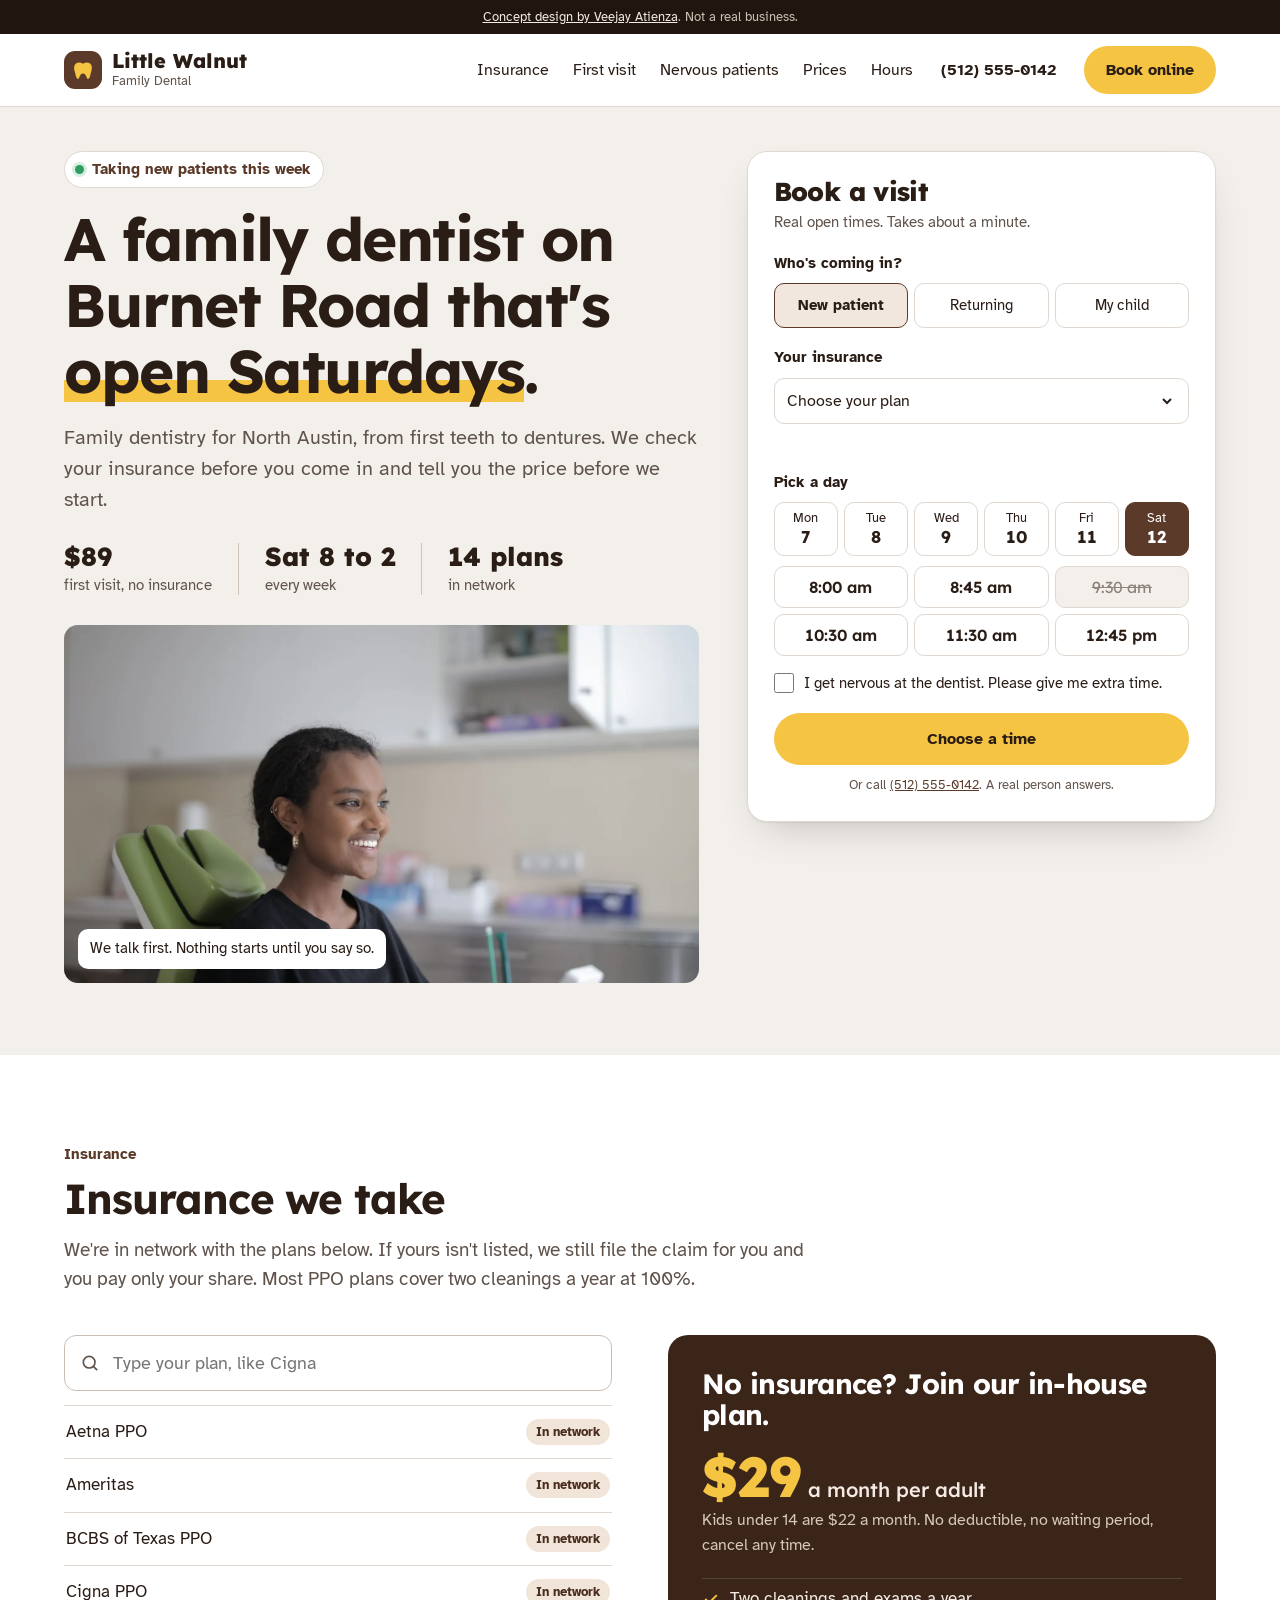
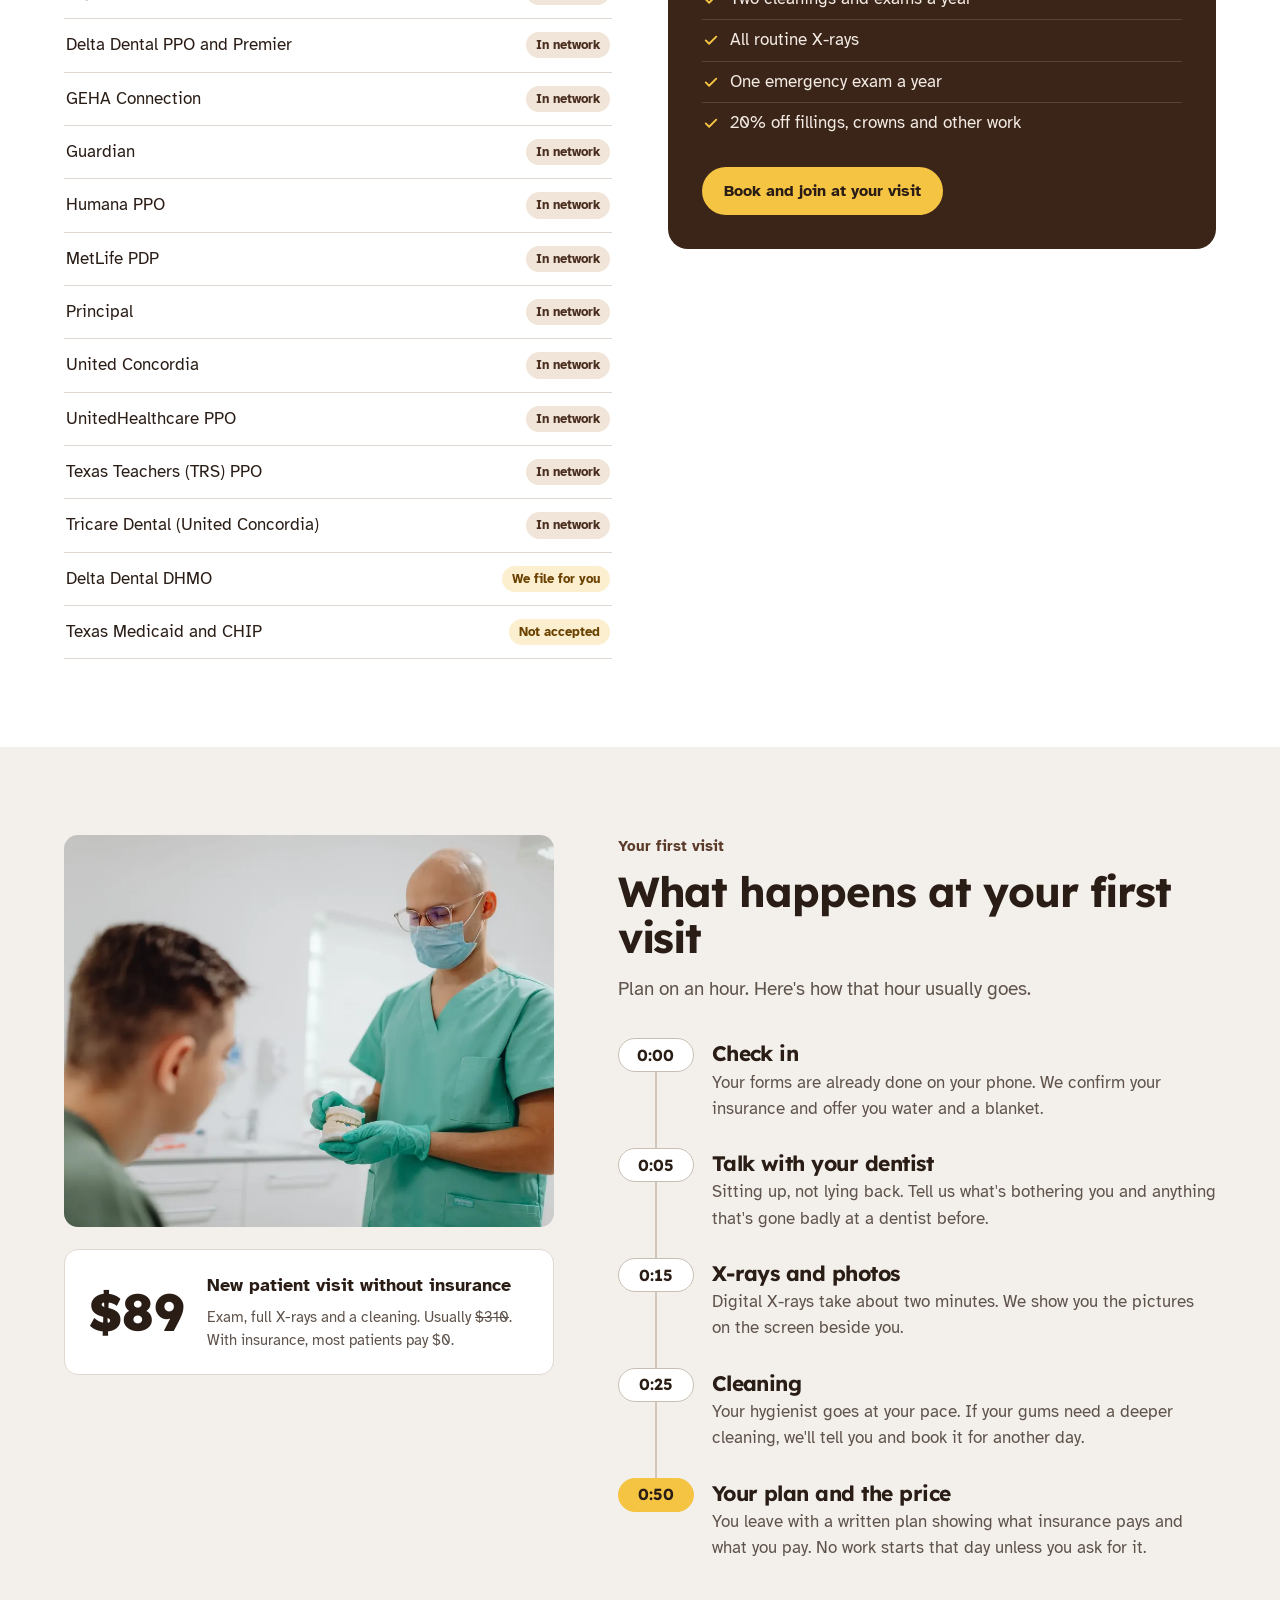
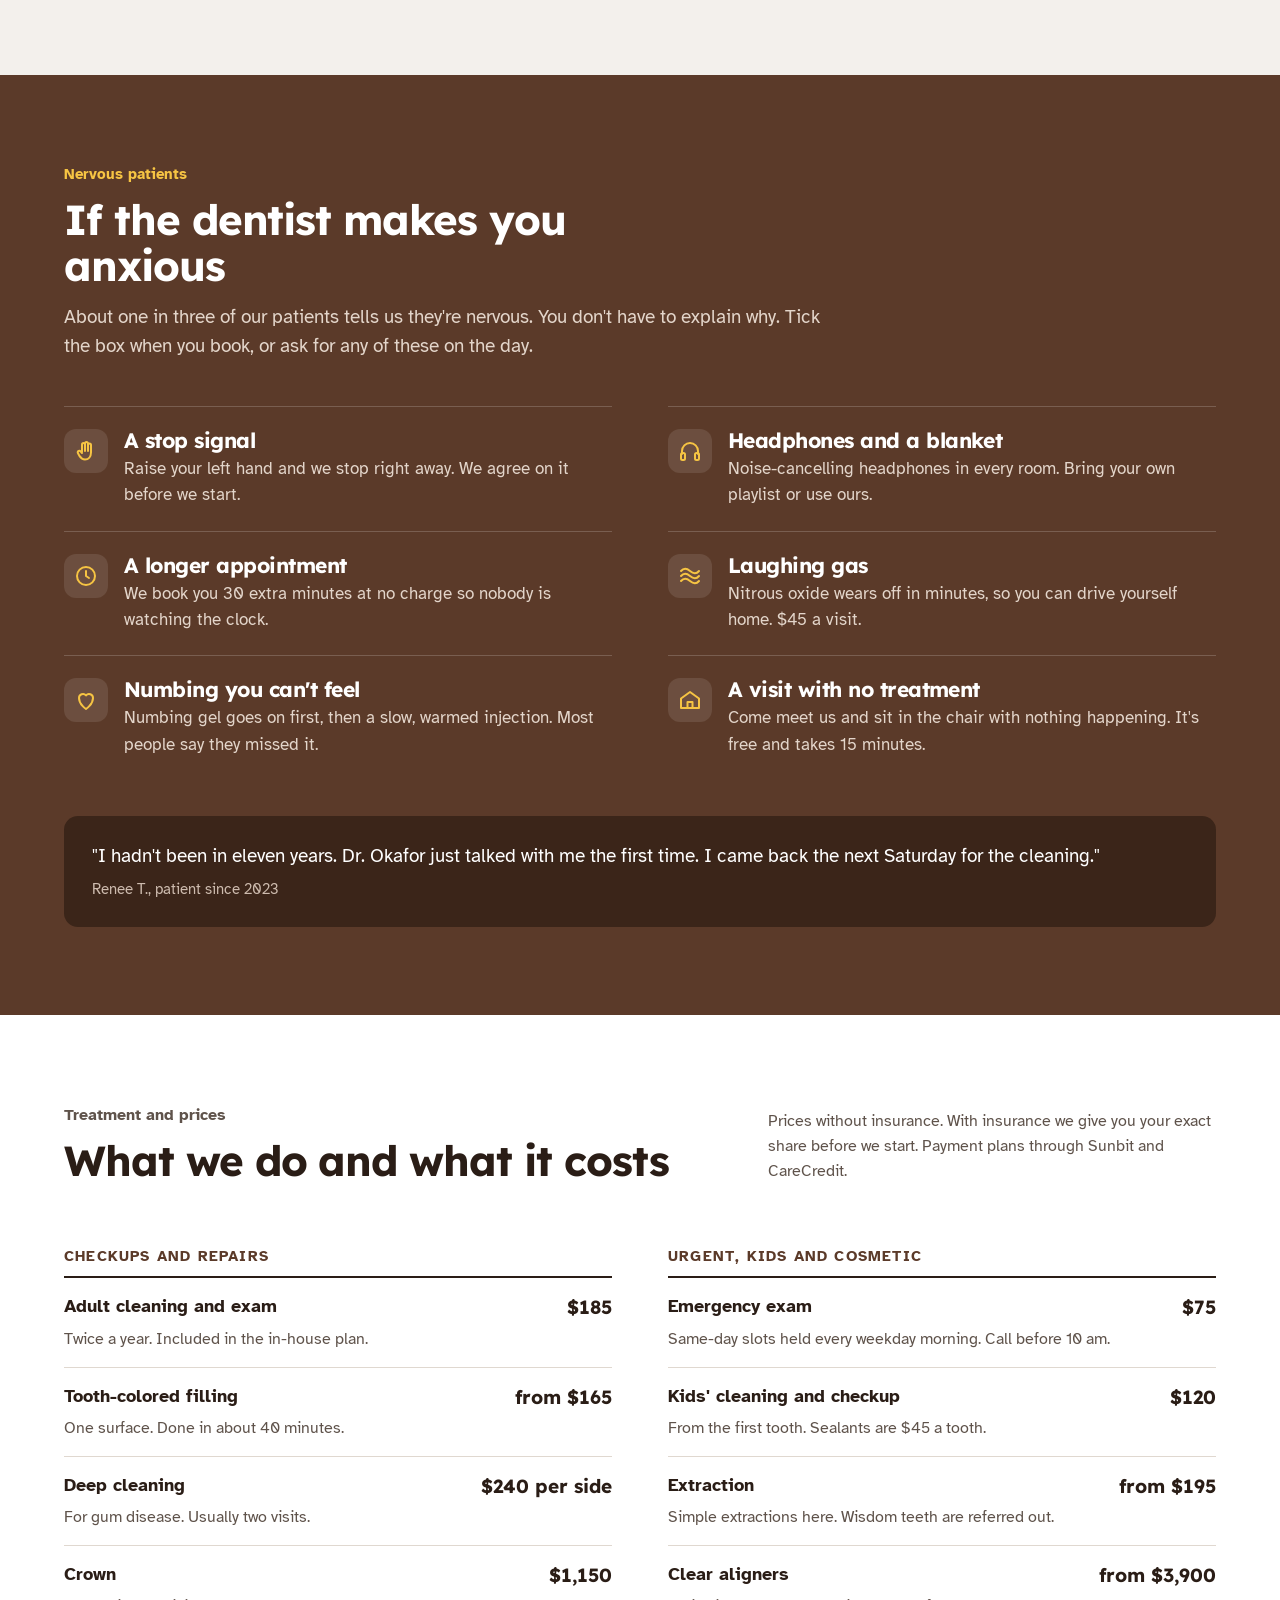
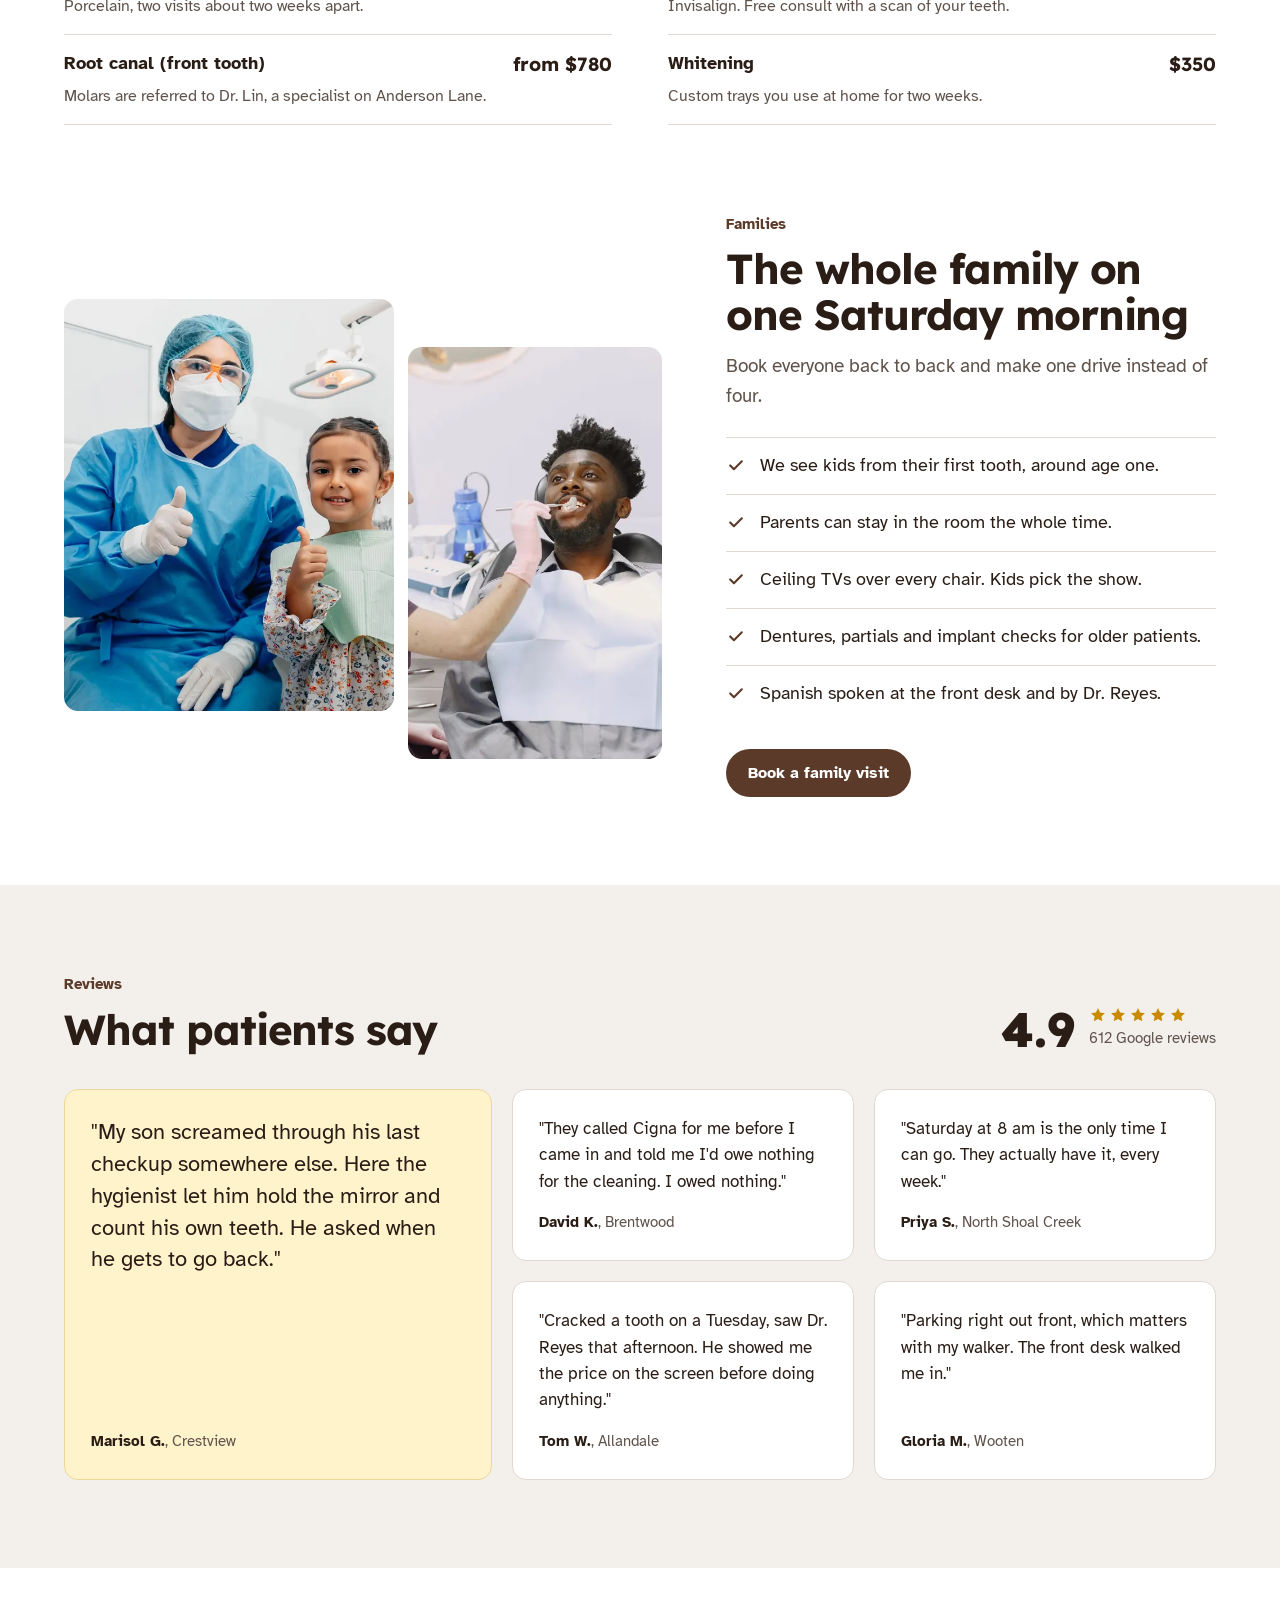
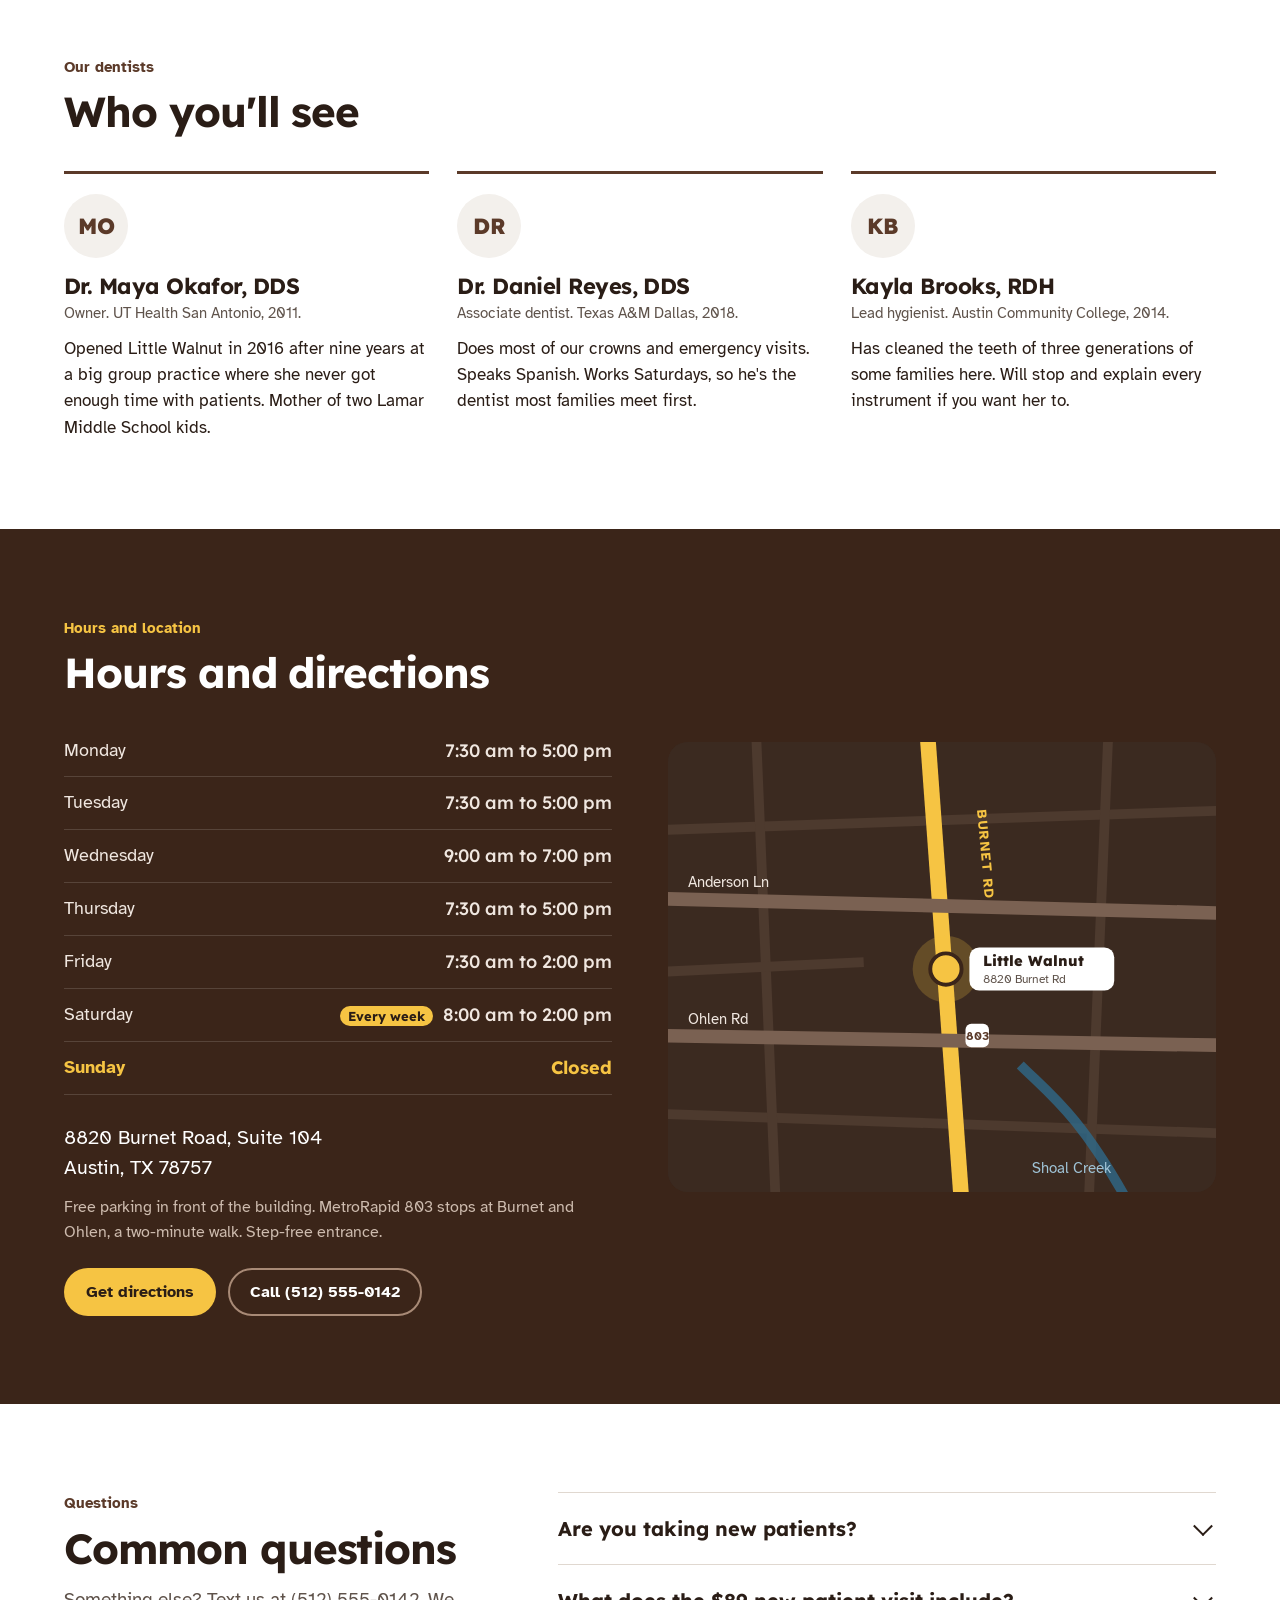
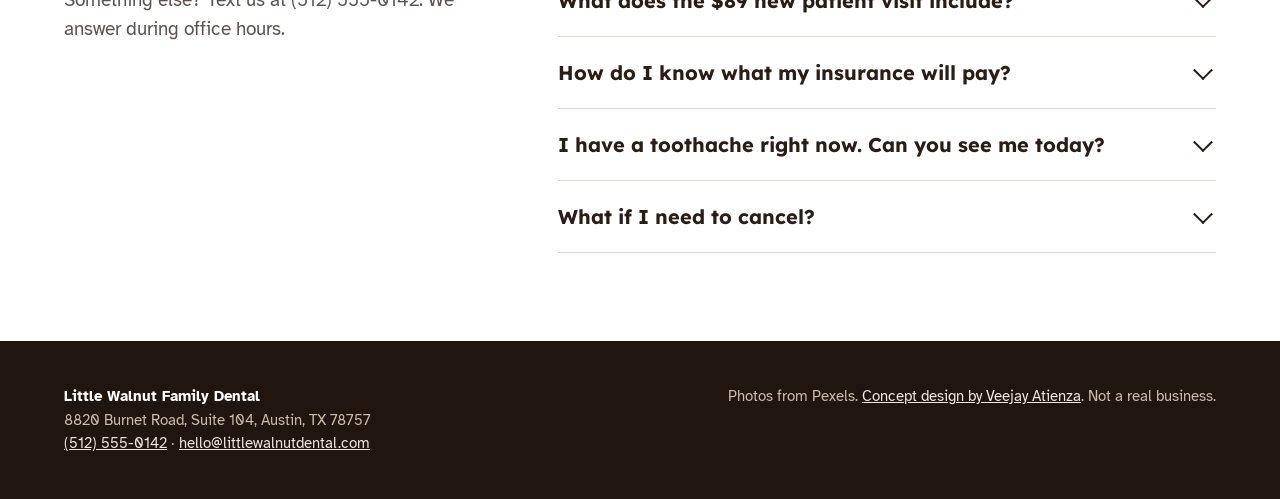
==== concepts/dental/index.html @ 81f42cc4 "Add UI design page and 12 industry concept sites /ui-design/ shows ROO, Winning Coaching, Connection" ====
<!doctype html>
<html lang="en">
<head>
<meta charset="utf-8">
<meta name="viewport" content="width=device-width, initial-scale=1">
<title>Little Walnut Family Dental | Dentist on Burnet Road, Austin TX</title>
<meta name="description" content="Family dentist on Burnet Road in North Austin. Open Saturdays, in network with most PPO plans, $89 first visit for new patients. Book online.">
<link rel="preconnect" href="https://fonts.googleapis.com">
<link rel="preconnect" href="https://fonts.gstatic.com" crossorigin>
<link href="https://fonts.googleapis.com/css2?family=Atkinson+Hyperlegible:ital,wght@0,400;0,700;1,400&family=Lexend:wght@500;600;700;800&display=swap" rel="stylesheet">
<style>
:root{
  --ink:#2A1D16; --muted:#5F534B; --brand:#5B3A29; --brand-2:#74503B; --brand-deep:#3B2519;
  --sun:#F6C443; --sun-soft:#FFF3CC; --paper:#FFFFFF; --mist:#F3F0EC; --line:#E0D8D0;
  --radius:14px; --wrap:1200px;
  --head:"Lexend", system-ui, sans-serif; --body:"Atkinson Hyperlegible", system-ui, sans-serif;
}
*{box-sizing:border-box}
html{scroll-behavior:smooth; scroll-padding-top:84px}
body{margin:0; background:var(--paper); color:var(--ink); font:400 18px/1.55 var(--body); -webkit-font-smoothing:antialiased}
img{max-width:100%; display:block}
a{color:var(--brand)}
h1,h2,h3{font-family:var(--head); line-height:1.1; margin:0; letter-spacing:-.025em}
h2{font-size:clamp(28px,3.5vw,42px); font-weight:700}
h3{font-size:22px; font-weight:700}
p{margin:0}
.wrap{max-width:var(--wrap); margin:0 auto; padding:0 24px}
:focus-visible{outline:3px solid var(--sun); outline-offset:3px; border-radius:6px; box-shadow:0 0 0 6px var(--brand-deep)}
.sr{position:absolute; width:1px; height:1px; overflow:hidden; clip:rect(0 0 0 0); white-space:nowrap}
.skip{position:absolute; left:12px; top:-60px; background:var(--sun); color:var(--ink); padding:10px 14px; border-radius:8px; z-index:99; font-weight:700}
.skip:focus{top:12px}

/* concept strip */
.concept{background:#21160F; color:#CDBFB3; font-size:13px; text-align:center; padding:7px 16px}
.concept a{color:#F2EAE3}

/* header */
header.top{position:sticky; top:0; z-index:50; background:rgba(255,255,255,.97); border-bottom:1px solid var(--line)}
.nav{display:flex; align-items:center; gap:28px; height:72px}
.logo{display:flex; align-items:center; gap:10px; text-decoration:none; color:var(--ink); font-family:var(--head); font-weight:800; font-size:20px; line-height:1}
.logo small{display:block; font:400 13px/1.2 var(--body); color:var(--muted); margin-top:3px; letter-spacing:0}
.logo svg{flex:none}
.nav ul{display:flex; gap:24px; list-style:none; margin:0 0 0 auto; padding:0}
.nav ul a{color:var(--ink); text-decoration:none; font-size:16px}
.nav ul a:hover{color:var(--brand); text-decoration:underline; text-underline-offset:4px}
.nav .tel{font-weight:700; color:var(--ink); text-decoration:none; white-space:nowrap; font-size:16px}
.btn{display:inline-flex; align-items:center; justify-content:center; gap:8px; font:700 16px/1 var(--body); padding:14px 20px; border-radius:999px; border:2px solid transparent; text-decoration:none; cursor:pointer; white-space:nowrap}
.btn-sun{background:var(--sun); color:var(--ink)}
.btn-sun:hover{background:#FFD25C}
.btn-brand{background:var(--brand); color:#fff}
.btn-brand:hover{background:var(--brand-2)}
.btn-line{border-color:var(--brand); color:var(--brand); background:#fff}
.menu-btn{display:none; margin-left:auto; background:none; border:2px solid var(--line); border-radius:10px; padding:8px 10px; cursor:pointer; color:var(--ink)}

/* hero */
.hero{padding:44px 0 72px; background:var(--mist)}
.hero-grid{display:grid; grid-template-columns:minmax(0,1.15fr) minmax(0,.85fr); gap:48px; align-items:start}
.open-now{display:inline-flex; align-items:center; gap:8px; font-size:15px; font-weight:700; color:var(--brand); background:#fff; border:1px solid var(--line); padding:6px 12px 6px 10px; border-radius:999px}
.dot{width:9px; height:9px; border-radius:50%; background:#2E9B62; box-shadow:0 0 0 3px #D5EEDF}
.hero h1{font-size:clamp(36px,4.7vw,60px); font-weight:700; margin:18px 0 18px; max-width:12.5em}
.hero h1 em{font-style:normal; background:linear-gradient(transparent 62%, var(--sun) 62%, var(--sun) 92%, transparent 92%)}
.hero .lede{font-size:20px; color:var(--muted); max-width:33em}
.facts{display:grid; grid-template-columns:repeat(3,auto); justify-content:start; gap:0; margin:28px 0 30px; padding:0; list-style:none}
.facts li{padding:0 26px; border-left:1px solid #CFC4BA}
.facts li:first-child{padding-left:0; border-left:0}
.facts b{display:block; font-family:var(--head); font-size:26px; font-weight:800; line-height:1.1}
.facts span{font-size:15px; color:var(--muted); display:block; line-height:1.3; margin-top:4px}
.hero-photo{border-radius:var(--radius); overflow:hidden; aspect-ratio:16/9; position:relative; margin:0}
.hero-photo img{width:100%; height:100%; object-fit:cover; object-position:45% 35%}
.hero-photo figcaption{position:absolute; left:14px; bottom:14px; background:#fff; color:var(--ink); font-size:15px; padding:8px 12px; border-radius:10px; max-width:80%}

/* booking card */
.book{background:#fff; border:1px solid var(--line); border-radius:20px; box-shadow:0 1px 2px rgba(42,29,22,.06), 0 18px 40px -18px rgba(42,29,22,.28); padding:26px; position:sticky; top:96px}
.book h2{font-size:26px; font-weight:800}
.book .sub{font-size:15px; color:var(--muted); margin-top:4px}
.field{margin-top:18px}
.field > label, .field legend{display:block; font-weight:700; font-size:15px; margin-bottom:8px; padding:0}
fieldset{border:0; margin:0; padding:0; min-width:0}
.seg{display:grid; grid-template-columns:repeat(3,1fr); gap:6px}
.seg input{position:absolute; opacity:0}
.seg label{display:block; text-align:center; padding:10px 6px; border:1.5px solid var(--line); border-radius:10px; font-size:15px; cursor:pointer}
.seg input:checked + label{border-color:var(--brand); background:#F1E7DE; font-weight:700}
.seg input:focus-visible + label{outline:3px solid var(--sun); outline-offset:2px}
select{width:100%; font:400 16px var(--body); padding:12px 40px 12px 12px; border:1.5px solid var(--line); border-radius:10px; background:#fff url("data:image/svg+xml,%3Csvg xmlns='http://www.w3.org/2000/svg' width='14' height='14' fill='none' stroke='%232A1D16' stroke-width='2'%3E%3Cpath d='M3 5l4 4 4-4'/%3E%3C/svg%3E") no-repeat right 14px center; appearance:none; color:var(--ink)}
.ins-note{font-size:14px; margin-top:8px; min-height:21px; color:var(--brand); font-weight:700}
.ins-note.out{color:#7A4B00}
.days{display:grid; grid-template-columns:repeat(6,1fr); gap:6px}
.day{border:1.5px solid var(--line); background:#fff; border-radius:10px; padding:8px 2px; text-align:center; cursor:pointer; font:400 13px/1.2 var(--body); color:var(--ink)}
.day b{display:block; font-size:17px; font-family:var(--head)}
.day.sat{background:var(--sun-soft); border-color:#EBCB72}
.day[aria-pressed="true"]{border-color:var(--brand); background:var(--brand); color:#fff}
.slots{display:grid; grid-template-columns:repeat(3,1fr); gap:6px; margin-top:10px}
.slot{border:1.5px solid var(--line); background:#fff; border-radius:10px; padding:10px 4px; font:600 16px var(--head); cursor:pointer; color:var(--ink)}
.slot:hover{border-color:var(--brand)}
.slot[aria-pressed="true"]{background:var(--brand); border-color:var(--brand); color:#fff}
.slot:disabled{color:#8E847D; text-decoration:line-through; background:var(--mist); cursor:not-allowed; font-weight:400}
.check{display:flex; gap:10px; align-items:flex-start; margin-top:16px; font-size:15px; cursor:pointer}
.check input{width:20px; height:20px; accent-color:var(--brand); margin:1px 0 0; flex:none}
.book .btn{width:100%; margin-top:18px; padding:16px}
.book .fine{font-size:13px; color:var(--muted); margin-top:10px; text-align:center}
.done{display:none; text-align:left}
.book.is-done form{display:none}
.book.is-done .done{display:block}
.done svg{margin-bottom:12px}

/* sections */
section{padding:88px 0}
.kicker{font-size:15px; font-weight:700; color:var(--brand); margin-bottom:10px}
.intro{max-width:40em; color:var(--muted); font-size:19px; margin-top:14px}

/* insurance */
.ins-grid{display:grid; grid-template-columns:minmax(0,1fr) minmax(0,1fr); gap:56px; margin-top:40px; align-items:start}
.search{position:relative}
.search input{width:100%; font:400 18px var(--body); padding:16px 16px 16px 48px; border:1.5px solid #C9BEB4; border-radius:12px; color:var(--ink)}
.search svg{position:absolute; left:16px; top:50%; transform:translateY(-50%)}
.plans{list-style:none; padding:0; margin:14px 0 0; border-top:1px solid var(--line)}
.plans li{display:flex; justify-content:space-between; gap:12px; padding:13px 2px; border-bottom:1px solid var(--line); font-size:17px}
.tag{font-size:13px; font-weight:700; padding:3px 10px; border-radius:999px; white-space:nowrap; align-self:center}
.tag.in{background:#F1E5DA; color:#4A2E20}
.tag.file{background:#FCEFD0; color:#6B4200}
.plans .none{display:none; color:var(--muted)}
.more{display:none}
.plans.empty .none{display:block}
.no-ins{background:var(--brand-deep); color:#F3EBE4; border-radius:20px; padding:34px; position:sticky; top:100px}
.no-ins h3{font-size:28px; color:#fff}
.no-ins .price{font-family:var(--head); font-weight:800; font-size:56px; color:var(--sun); line-height:1; margin:18px 0 4px}
.no-ins .price small{font-size:20px; color:#F3EBE4; font-weight:500}
.no-ins ul{padding:0; margin:20px 0 24px; list-style:none}
.no-ins li{display:flex; gap:10px; padding:7px 0; border-top:1px solid rgba(255,255,255,.14); font-size:17px}
.no-ins li svg{flex:none; margin-top:4px}
.no-ins p{font-size:16px; color:#D6C8BC}

/* first visit */
.visit{background:var(--mist)}
.visit-grid{display:grid; grid-template-columns:minmax(0,.9fr) minmax(0,1.1fr); gap:64px; align-items:start}
.visit figure{margin:0}
.visit figure img{border-radius:var(--radius); aspect-ratio:5/4; height:auto; object-fit:cover; object-position:72% 50%; width:100%}
.offer{margin-top:22px; background:#fff; border:1px solid var(--line); border-radius:var(--radius); padding:22px 24px; display:grid; grid-template-columns:auto 1fr; gap:6px 22px; align-items:center}
.offer .amt{font-family:var(--head); font-weight:800; font-size:52px; line-height:1; grid-row:span 2}
.offer s{color:var(--muted)}
.offer p{font-size:15px; color:var(--muted)}
.steps{list-style:none; margin:34px 0 0; padding:0; position:relative}
.steps li{display:grid; grid-template-columns:76px 1fr; gap:18px; padding-bottom:26px; position:relative}
.steps li::before{content:""; position:absolute; left:37px; top:34px; bottom:0; width:2px; background:#D2C6BB}
.steps li:last-child::before{display:none}
.steps time{font-family:var(--head); font-weight:700; font-size:16px; background:#fff; border:1.5px solid #C9BEB4; border-radius:999px; height:34px; display:flex; align-items:center; justify-content:center; position:relative; z-index:1}
.steps h3{font-size:21px; margin-top:4px}
.steps p{color:var(--muted); margin-top:4px; font-size:17px}
.steps li.key time{background:var(--sun); border-color:var(--sun)}

/* nervous */
.calm{background:var(--brand); color:#F5EEE8}
.calm h2{color:#fff; max-width:15em}
.calm .intro{color:#E3D5CA}
.asks{display:grid; grid-template-columns:repeat(2,minmax(0,1fr)); gap:0 56px; margin-top:44px; list-style:none; padding:0}
.asks li{display:grid; grid-template-columns:44px 1fr; gap:16px; padding:22px 0; border-top:1px solid rgba(255,255,255,.18)}
.asks h3{color:#fff; font-size:21px}
.asks p{color:#E3D5CA; margin-top:4px; font-size:17px}
.ico{width:44px; height:44px; border-radius:12px; background:rgba(255,255,255,.1); display:grid; place-items:center}
.quote-calm{margin-top:36px; padding:26px 28px; border-radius:var(--radius); background:var(--brand-deep); display:flex; gap:22px; align-items:center}
.quote-calm p{font-size:19px; color:#fff}
.quote-calm cite{display:block; font-style:normal; color:#CDBBAE; font-size:15px; margin-top:6px}

/* services */
.svc-head{display:flex; justify-content:space-between; align-items:end; gap:24px; flex-wrap:wrap}
.svc-head p{color:var(--muted); font-size:16px; max-width:28em}
.svc{margin-top:36px; display:grid; grid-template-columns:repeat(2,minmax(0,1fr)); gap:0 56px}
.svc-group h3{font-size:15px; font-family:var(--body); font-weight:700; text-transform:uppercase; letter-spacing:.08em; color:var(--brand); padding-bottom:12px; border-bottom:2px solid var(--ink); margin-top:28px}
.svc dl{margin:0}
.svc .row{display:grid; grid-template-columns:1fr auto; gap:4px 18px; padding:15px 0; border-bottom:1px solid var(--line)}
.svc dt{font-weight:700; font-size:18px}
.svc dd{margin:0}
.svc dd.p{font-family:var(--head); font-weight:700; font-size:19px; text-align:right; white-space:nowrap}
.svc dd.d{grid-column:1/-1; color:var(--muted); font-size:16px}

/* family */
.family-grid{display:grid; grid-template-columns:minmax(0,1.1fr) minmax(0,.9fr); gap:64px; align-items:center}
.family-photos{display:grid; grid-template-columns:1.3fr 1fr; gap:14px}
.family-photos img{border-radius:var(--radius); width:100%; height:100%; object-fit:cover}
.family-photos img:first-child{aspect-ratio:4/5; object-position:25% 50%}
.family-photos img:last-child{aspect-ratio:4/5; object-position:62% 50%; margin-top:48px}
.family ul{list-style:none; padding:0; margin:26px 0 0}
.family li{padding:14px 0 14px 34px; border-top:1px solid var(--line); position:relative; font-size:18px}
.family li svg{position:absolute; left:0; top:17px}

/* reviews */
.reviews{background:var(--mist)}
.rv-head{display:flex; align-items:end; justify-content:space-between; gap:24px; flex-wrap:wrap}
.score{display:flex; align-items:center; gap:14px}
.score b{font-family:var(--head); font-size:48px; font-weight:800; line-height:1}
.score span{font-size:15px; color:var(--muted)}
.stars{display:flex; gap:2px; color:#C98A00}
.rv{display:grid; grid-template-columns:1.25fr 1fr 1fr; gap:20px; margin-top:36px}
.rv blockquote{margin:0; background:#fff; border-radius:var(--radius); padding:26px; border:1px solid var(--line); display:flex; flex-direction:column; gap:16px}
.rv blockquote:first-child{grid-row:span 2; background:var(--sun-soft); border-color:#EED79A}
.rv blockquote:first-child p{font-size:22px; line-height:1.45}
.rv p{font-size:17px}
.rv footer{margin-top:auto; font-size:15px; color:var(--muted)}
.rv footer b{color:var(--ink)}

/* team */
.team-grid{display:grid; grid-template-columns:repeat(3,minmax(0,1fr)); gap:28px; margin-top:36px}
.doc{border-top:3px solid var(--brand); padding-top:20px}
.mono{width:64px; height:64px; border-radius:50%; background:var(--mist); display:grid; place-items:center; font-family:var(--head); font-weight:800; font-size:22px; color:var(--brand); margin-bottom:16px}
.doc .role{font-size:15px; color:var(--muted); margin:4px 0 10px}
.doc p{font-size:17px}

/* visit us */
.where{background:var(--brand-deep); color:#F0E7E0}
.where-grid{display:grid; grid-template-columns:minmax(0,1fr) minmax(0,1fr); gap:56px}
.where h2{color:#fff}
.hours{width:100%; border-collapse:collapse; margin-top:28px; font-size:18px}
.hours th,.hours td{padding:12px 0; border-bottom:1px solid rgba(255,255,255,.14); text-align:left; font-weight:400}
.hours td{text-align:right; font-family:var(--head); font-weight:500}
.hours tr.today th,.hours tr.today td{color:var(--sun); font-weight:700}
.hours tr.sat td span{background:var(--sun); color:var(--ink); font-size:13px; font-weight:700; padding:2px 8px; border-radius:999px; margin-right:10px}
.addr{font-size:20px; color:#fff; margin-top:28px; font-style:normal; line-height:1.5}
.where p.small{font-size:16px; color:#CDBBAE; margin-top:12px}
.where .btns{display:flex; gap:12px; flex-wrap:wrap; margin-top:24px}
.where .btn-line{background:transparent; color:#fff; border-color:#A88A76}
.map{border-radius:20px; overflow:hidden; background:#3B2A20; position:relative; align-self:center}
.map svg{width:100%; height:100%; display:block}

/* faq */
.faq-grid{display:grid; grid-template-columns:minmax(0,.8fr) minmax(0,1.2fr); gap:56px}
details{border-bottom:1px solid var(--line)}
details:first-of-type{border-top:1px solid var(--line)}
summary{cursor:pointer; list-style:none; padding:20px 40px 20px 0; position:relative; font-family:var(--head); font-weight:700; font-size:20px}
summary::-webkit-details-marker{display:none}
summary::after{content:""; position:absolute; right:6px; top:50%; width:12px; height:12px; border-right:2px solid var(--ink); border-bottom:2px solid var(--ink); transform:translateY(-70%) rotate(45deg); transition:transform .2s}
details[open] summary::after{transform:translateY(-20%) rotate(-135deg)}
details p{padding:0 0 22px; color:var(--muted); max-width:38em}

footer.site{background:#21160F; color:#CDBBAE; padding:44px 0; font-size:15px}
.foot{display:flex; justify-content:space-between; gap:24px; flex-wrap:wrap}
footer.site a{color:#F0E7E0}

/* mobile action bar */
.bar{display:none}

@media (max-width:1060px){
  .nav ul{display:none}
  .nav .tel{margin-left:auto}
  .hero-grid{grid-template-columns:1fr; gap:0}
  .open-now{justify-self:start}
  .book{margin-bottom:28px}
  .book,.no-ins{position:static}
  .hero-copy{display:contents}
  .hero-photo{order:3}
  .hero{background:var(--mist)}
}
@media (max-width:900px){
  .visit-grid > div:first-child{order:2}
  .ins-grid,.visit-grid,.family-grid,.where-grid,.faq-grid{grid-template-columns:1fr; gap:36px}
  .svc,.asks{grid-template-columns:1fr}
  .rv{grid-template-columns:1fr}
  .rv blockquote:first-child{grid-row:auto}
  .team-grid{grid-template-columns:1fr}
}
@media (max-width:720px){
  body{font-size:17px}
  .wrap{padding:0 16px}
  section{padding:64px 0}
  .nav{height:64px; gap:12px}
  .nav .tel,.nav .btn-sun{display:none}
  .menu-btn{display:block}
  .nav.open ul{display:flex; flex-direction:column; position:absolute; top:64px; left:0; right:0; background:#fff; border-bottom:1px solid var(--line); padding:8px 16px 16px; gap:0}
  .nav.open ul a{display:block; padding:14px 0; border-bottom:1px solid var(--line); font-size:18px}
  .hero{padding:28px 0 48px}
  .hero .lede{font-size:18px}
  .facts{grid-template-columns:1fr 1fr 1fr; margin:22px 0}
  .facts li{padding:0 10px}
  .facts b{font-size:18px; white-space:nowrap}
  .hours{font-size:16px}
  .hours td{white-space:nowrap}
  .hours tr.sat td span{margin-right:6px; font-size:12px}
  .facts span{font-size:13px}
  .hero-photo figcaption{font-size:13px; left:10px; bottom:10px}
  .book{padding:20px 16px; border-radius:16px}
  .days{grid-template-columns:repeat(6,1fr); gap:4px}
  .day{font-size:12px; padding:7px 0}
  .day b{font-size:15px}
  .seg label{font-size:14px; padding:10px 2px}
  .offer{grid-template-columns:1fr}
  .offer .amt{grid-row:auto}
  .steps li{grid-template-columns:64px 1fr; gap:14px}
  .steps li::before{left:31px}
  .no-ins{padding:26px 20px}
  .quote-calm{flex-direction:column; align-items:flex-start; padding:22px}
  footer.site{padding-bottom:110px}
  .plans:not(.all):not(.searching) li:nth-child(n+7):not(.none){display:none}
  .more{display:block; margin-top:14px; width:100%}
  .plans.all + .more,.plans.searching + .more{display:none}
  .bar{display:grid; grid-template-columns:1fr 1.4fr; gap:10px; position:fixed; left:0; right:0; bottom:0; z-index:60; background:#fff; border-top:1px solid var(--line); padding:10px 16px calc(10px + env(safe-area-inset-bottom))}
  .bar .btn{padding:14px 10px}
}
@media (prefers-reduced-motion:reduce){html{scroll-behavior:auto} *{transition:none!important}}
</style>
</head>
<body>
<a class="skip" href="#main">Skip to content</a>
<div class="concept"><a href="https://atienzaveejay.github.io/ui-design/">Concept design by Veejay Atienza</a>. Not a real business.</div>

<header class="top">
  <nav class="wrap nav" id="nav" aria-label="Main">
    <a class="logo" href="#top" aria-label="Little Walnut Family Dental, home">
      <svg width="38" height="38" viewBox="0 0 38 38" aria-hidden="true"><rect width="38" height="38" rx="11" fill="#5B3A29"/><path d="M12 12.5c2.4-1.6 4.7-.9 7 .3 2.3-1.2 4.6-1.9 7-.3 2.2 1.5 2.2 5.1 1.2 8.3-.9 2.8-1.3 6.9-3 7.1-1.9.2-1.6-5.5-5.2-5.5s-3.3 5.7-5.2 5.5c-1.7-.2-2.1-4.3-3-7.1-1-3.2-1-6.8 1.2-8.3Z" fill="#F6C443"/></svg>
      <span>Little Walnut<small>Family Dental</small></span>
    </a>
    <ul id="menu">
      <li><a href="#insurance">Insurance</a></li>
      <li><a href="#first-visit">First visit</a></li>
      <li><a href="#nervous">Nervous patients</a></li>
      <li><a href="#prices">Prices</a></li>
      <li><a href="#hours">Hours</a></li>
    </ul>
    <a class="tel" href="tel:+15125550142">(512) 555-0142</a>
    <a class="btn btn-sun" href="#book">Book online</a>
    <button class="menu-btn" aria-expanded="false" aria-controls="menu" id="menuBtn">
      <svg width="24" height="24" viewBox="0 0 24 24" fill="none" stroke="currentColor" stroke-width="2" stroke-linecap="round" aria-hidden="true"><path d="M4 7h16M4 12h16M4 17h16"/></svg><span class="sr">Menu</span>
    </button>
  </nav>
</header>

<main id="main">
<div id="top" class="hero">
  <div class="wrap hero-grid">
    <div class="hero-copy">
      <span class="open-now" id="openNow"><span class="dot" aria-hidden="true"></span>Taking new patients this week</span>
      <h1>A family dentist on Burnet Road that's <em>open Saturdays</em>.</h1>
      <p class="lede">Family dentistry for North Austin, from first teeth to dentures. We check your insurance before you come in and tell you the price before we start.</p>
      <ul class="facts">
        <li><b>$89</b><span>first visit, no insurance</span></li>
        <li><b>Sat 8 to 2</b><span>every week</span></li>
        <li><b>14 plans</b><span>in network</span></li>
      </ul>
      <figure class="hero-photo">
        <img src="img/patient-calm.webp" width="1600" height="1066" alt="A patient sitting relaxed in a dental chair, smiling as she talks with her dentist before the visit starts">
        <figcaption>We talk first. Nothing starts until you say so.</figcaption>
      </figure>
    </div>

    <aside class="book" id="book" aria-labelledby="bookTitle">
      <form id="bookForm" novalidate>
        <h2 id="bookTitle">Book a visit</h2>
        <p class="sub">Real open times. Takes about a minute.</p>

        <fieldset class="field">
          <legend>Who's coming in?</legend>
          <div class="seg">
            <input type="radio" name="who" id="w1" value="new" checked><label for="w1">New patient</label>
            <input type="radio" name="who" id="w2" value="back"><label for="w2">Returning</label>
            <input type="radio" name="who" id="w3" value="kid"><label for="w3">My child</label>
          </div>
        </fieldset>

        <div class="field">
          <label for="insSel">Your insurance</label>
          <select id="insSel">
            <option value="">Choose your plan</option>
            <option value="in">Aetna PPO</option>
            <option value="in">Ameritas</option>
            <option value="in">BCBS of Texas PPO</option>
            <option value="in">Cigna PPO</option>
            <option value="in">Delta Dental PPO</option>
            <option value="in">GEHA Connection</option>
            <option value="in">Guardian</option>
            <option value="in">Humana PPO</option>
            <option value="in">MetLife PDP</option>
            <option value="in">Principal</option>
            <option value="in">United Concordia</option>
            <option value="in">UnitedHealthcare PPO</option>
            <option value="file">Delta Dental DHMO</option>
            <option value="file">Other plan</option>
            <option value="none">No insurance</option>
          </select>
          <p class="ins-note" id="insNote" aria-live="polite"></p>
        </div>

        <fieldset class="field">
          <legend>Pick a day</legend>
          <div class="days" id="days"></div>
          <div class="slots" id="slots" aria-live="polite"></div>
        </fieldset>

        <label class="check"><input type="checkbox" id="nervousBox"> I get nervous at the dentist. Please give me extra time.</label>

        <button class="btn btn-sun" type="submit" id="bookBtn">Choose a time</button>
        <p class="fine">Or call <a href="tel:+15125550142">(512) 555-0142</a>. A real person answers.</p>
      </form>
      <div class="done" id="done" tabindex="-1">
        <svg width="44" height="44" viewBox="0 0 44 44" aria-hidden="true"><circle cx="22" cy="22" r="22" fill="#F1E5DA"/><path d="M13 22.5l6 6 12-13" fill="none" stroke="#5B3A29" stroke-width="3" stroke-linecap="round" stroke-linejoin="round"/></svg>
        <h2>You're booked</h2>
        <p class="sub" id="doneText"></p>
        <p style="margin-top:14px;font-size:16px">We'll text you new-patient forms tonight. Fill them in on your phone and skip the clipboard.</p>
        <button class="btn btn-line" type="button" id="again" style="margin-top:18px">Book someone else</button>
      </div>
    </aside>
  </div>
</div>

<section id="insurance" aria-labelledby="insH">
  <div class="wrap">
    <p class="kicker">Insurance</p>
    <h2 id="insH">Insurance we take</h2>
    <p class="intro">We're in network with the plans below. If yours isn't listed, we still file the claim for you and you pay only your share. Most PPO plans cover two cleanings a year at 100%.</p>
    <div class="ins-grid">
      <div>
        <div class="search">
          <svg width="20" height="20" viewBox="0 0 24 24" fill="none" stroke="#5F534B" stroke-width="2" stroke-linecap="round" aria-hidden="true"><circle cx="11" cy="11" r="7"/><path d="M20 20l-4-4"/></svg>
          <label for="planSearch" class="sr">Search for your insurance plan</label>
          <input id="planSearch" type="search" placeholder="Type your plan, like Cigna" autocomplete="off">
        </div>
        <ul class="plans" id="plans">
          <li>Aetna PPO <span class="tag in">In network</span></li>
          <li>Ameritas <span class="tag in">In network</span></li>
          <li>BCBS of Texas PPO <span class="tag in">In network</span></li>
          <li>Cigna PPO <span class="tag in">In network</span></li>
          <li>Delta Dental PPO and Premier <span class="tag in">In network</span></li>
          <li>GEHA Connection <span class="tag in">In network</span></li>
          <li>Guardian <span class="tag in">In network</span></li>
          <li>Humana PPO <span class="tag in">In network</span></li>
          <li>MetLife PDP <span class="tag in">In network</span></li>
          <li>Principal <span class="tag in">In network</span></li>
          <li>United Concordia <span class="tag in">In network</span></li>
          <li>UnitedHealthcare PPO <span class="tag in">In network</span></li>
          <li>Texas Teachers (TRS) PPO <span class="tag in">In network</span></li>
          <li>Tricare Dental (United Concordia) <span class="tag in">In network</span></li>
          <li>Delta Dental DHMO <span class="tag file">We file for you</span></li>
          <li>Texas Medicaid and CHIP <span class="tag file">Not accepted</span></li>
          <li class="none">No match. Call us at (512) 555-0142 and we'll check your plan while you wait.</li>
        </ul>
        <button type="button" class="btn btn-line more" id="morePlans" aria-controls="plans">Show all 16 plans</button>
      </div>
      <div class="no-ins">
        <h3>No insurance? Join our in-house plan.</h3>
        <p class="price">$29<small> a month per adult</small></p>
        <p>Kids under 14 are $22 a month. No deductible, no waiting period, cancel any time.</p>
        <ul>
          <li><svg width="18" height="18" viewBox="0 0 24 24" fill="none" stroke="#F6C443" stroke-width="2.5" stroke-linecap="round" stroke-linejoin="round" aria-hidden="true"><path d="M5 12.5l4.5 4.5L19 7.5"/></svg>Two cleanings and exams a year</li>
          <li><svg width="18" height="18" viewBox="0 0 24 24" fill="none" stroke="#F6C443" stroke-width="2.5" stroke-linecap="round" stroke-linejoin="round" aria-hidden="true"><path d="M5 12.5l4.5 4.5L19 7.5"/></svg>All routine X-rays</li>
          <li><svg width="18" height="18" viewBox="0 0 24 24" fill="none" stroke="#F6C443" stroke-width="2.5" stroke-linecap="round" stroke-linejoin="round" aria-hidden="true"><path d="M5 12.5l4.5 4.5L19 7.5"/></svg>One emergency exam a year</li>
          <li><svg width="18" height="18" viewBox="0 0 24 24" fill="none" stroke="#F6C443" stroke-width="2.5" stroke-linecap="round" stroke-linejoin="round" aria-hidden="true"><path d="M5 12.5l4.5 4.5L19 7.5"/></svg>20% off fillings, crowns and other work</li>
        </ul>
        <a class="btn btn-sun" href="#book">Book and join at your visit</a>
      </div>
    </div>
  </div>
</section>

<section id="first-visit" class="visit" aria-labelledby="fvH">
  <div class="wrap visit-grid">
    <div>
      <figure>
        <img src="img/first-visit-talk.webp" width="1100" height="733" loading="lazy" alt="A dentist holding a model of teeth while explaining a treatment to a patient">
      </figure>
      <div class="offer">
        <span class="amt">$89</span>
        <strong>New patient visit without insurance</strong>
        <p>Exam, full X-rays and a cleaning. Usually <s>$310</s>. With insurance, most patients pay $0.</p>
      </div>
    </div>
    <div>
      <p class="kicker">Your first visit</p>
      <h2 id="fvH">What happens at your first visit</h2>
      <p class="intro">Plan on an hour. Here's how that hour usually goes.</p>
      <ol class="steps">
        <li><time>0:00</time><div><h3>Check in</h3><p>Your forms are already done on your phone. We confirm your insurance and offer you water and a blanket.</p></div></li>
        <li><time>0:05</time><div><h3>Talk with your dentist</h3><p>Sitting up, not lying back. Tell us what's bothering you and anything that's gone badly at a dentist before.</p></div></li>
        <li><time>0:15</time><div><h3>X-rays and photos</h3><p>Digital X-rays take about two minutes. We show you the pictures on the screen beside you.</p></div></li>
        <li><time>0:25</time><div><h3>Cleaning</h3><p>Your hygienist goes at your pace. If your gums need a deeper cleaning, we'll tell you and book it for another day.</p></div></li>
        <li class="key"><time>0:50</time><div><h3>Your plan and the price</h3><p>You leave with a written plan showing what insurance pays and what you pay. No work starts that day unless you ask for it.</p></div></li>
      </ol>
    </div>
  </div>
</section>

<section id="nervous" class="calm" aria-labelledby="nvH">
  <div class="wrap">
    <p class="kicker" style="color:#F6C443">Nervous patients</p>
    <h2 id="nvH">If the dentist makes you anxious</h2>
    <p class="intro">About one in three of our patients tells us they're nervous. You don't have to explain why. Tick the box when you book, or ask for any of these on the day.</p>
    <ul class="asks">
      <li><span class="ico"><svg width="24" height="24" viewBox="0 0 24 24" fill="none" stroke="#F6C443" stroke-width="2" stroke-linecap="round" stroke-linejoin="round" aria-hidden="true"><path d="M8 13V5.5a1.5 1.5 0 0 1 3 0V12M11 11.5v-7a1.5 1.5 0 0 1 3 0V12M14 11.5V6a1.5 1.5 0 0 1 3 0v7.5c0 4-2.5 7-6 7-2.8 0-4.2-1.5-5.6-3.6L4 14.2a1.5 1.5 0 0 1 2.4-1.8L8 14"/></svg></span><div><h3>A stop signal</h3><p>Raise your left hand and we stop right away. We agree on it before we start.</p></div></li>
      <li><span class="ico"><svg width="24" height="24" viewBox="0 0 24 24" fill="none" stroke="#F6C443" stroke-width="2" stroke-linecap="round" stroke-linejoin="round" aria-hidden="true"><path d="M4 15v-3a8 8 0 0 1 16 0v3"/><rect x="3" y="14" width="4" height="7" rx="1.5"/><rect x="17" y="14" width="4" height="7" rx="1.5"/></svg></span><div><h3>Headphones and a blanket</h3><p>Noise-cancelling headphones in every room. Bring your own playlist or use ours.</p></div></li>
      <li><span class="ico"><svg width="24" height="24" viewBox="0 0 24 24" fill="none" stroke="#F6C443" stroke-width="2" stroke-linecap="round" stroke-linejoin="round" aria-hidden="true"><circle cx="12" cy="12" r="9"/><path d="M12 7v5l3 2"/></svg></span><div><h3>A longer appointment</h3><p>We book you 30 extra minutes at no charge so nobody is watching the clock.</p></div></li>
      <li><span class="ico"><svg width="24" height="24" viewBox="0 0 24 24" fill="none" stroke="#F6C443" stroke-width="2" stroke-linecap="round" stroke-linejoin="round" aria-hidden="true"><path d="M3 12c2.5-3 5.5-3 9 0s6.5 3 9 0M3 7c2.5-3 5.5-3 9 0s6.5 3 9 0M3 17c2.5-3 5.5-3 9 0s6.5 3 9 0"/></svg></span><div><h3>Laughing gas</h3><p>Nitrous oxide wears off in minutes, so you can drive yourself home. $45 a visit.</p></div></li>
      <li><span class="ico"><svg width="24" height="24" viewBox="0 0 24 24" fill="none" stroke="#F6C443" stroke-width="2" stroke-linecap="round" stroke-linejoin="round" aria-hidden="true"><path d="M12 21s-7-4.5-7-11a4 4 0 0 1 7-2.6A4 4 0 0 1 19 10c0 6.5-7 11-7 11Z"/></svg></span><div><h3>Numbing you can't feel</h3><p>Numbing gel goes on first, then a slow, warmed injection. Most people say they missed it.</p></div></li>
      <li><span class="ico"><svg width="24" height="24" viewBox="0 0 24 24" fill="none" stroke="#F6C443" stroke-width="2" stroke-linecap="round" stroke-linejoin="round" aria-hidden="true"><path d="M3 10.5 12 4l9 6.5V20H3Z"/><path d="M9.5 20v-6h5v6"/></svg></span><div><h3>A visit with no treatment</h3><p>Come meet us and sit in the chair with nothing happening. It's free and takes 15 minutes.</p></div></li>
    </ul>
    <div class="quote-calm">
      <p>"I hadn't been in eleven years. Dr. Okafor just talked with me the first time. I came back the next Saturday for the cleaning."<cite>Renee T., patient since 2023</cite></p>
    </div>
  </div>
</section>

<section id="prices" aria-labelledby="prH">
  <div class="wrap">
    <div class="svc-head">
      <div>
        <p class="kicker">Treatment and prices</p>
        <h2 id="prH">What we do and what it costs</h2>
      </div>
      <p>Prices without insurance. With insurance we give you your exact share before we start. Payment plans through Sunbit and CareCredit.</p>
    </div>
    <div class="svc">
      <div class="svc-group">
        <h3>Checkups and repairs</h3>
        <dl>
          <div class="row"><dt>Adult cleaning and exam</dt><dd class="p">$185</dd><dd class="d">Twice a year. Included in the in-house plan.</dd></div>
          <div class="row"><dt>Tooth-colored filling</dt><dd class="p">from $165</dd><dd class="d">One surface. Done in about 40 minutes.</dd></div>
          <div class="row"><dt>Deep cleaning</dt><dd class="p">$240 per side</dd><dd class="d">For gum disease. Usually two visits.</dd></div>
          <div class="row"><dt>Crown</dt><dd class="p">$1,150</dd><dd class="d">Porcelain, two visits about two weeks apart.</dd></div>
          <div class="row"><dt>Root canal (front tooth)</dt><dd class="p">from $780</dd><dd class="d">Molars are referred to Dr. Lin, a specialist on Anderson Lane.</dd></div>
        </dl>
      </div>
      <div class="svc-group">
        <h3>Urgent, kids and cosmetic</h3>
        <dl>
          <div class="row"><dt>Emergency exam</dt><dd class="p">$75</dd><dd class="d">Same-day slots held every weekday morning. Call before 10 am.</dd></div>
          <div class="row"><dt>Kids' cleaning and checkup</dt><dd class="p">$120</dd><dd class="d">From the first tooth. Sealants are $45 a tooth.</dd></div>
          <div class="row"><dt>Extraction</dt><dd class="p">from $195</dd><dd class="d">Simple extractions here. Wisdom teeth are referred out.</dd></div>
          <div class="row"><dt>Clear aligners</dt><dd class="p">from $3,900</dd><dd class="d">Invisalign. Free consult with a scan of your teeth.</dd></div>
          <div class="row"><dt>Whitening</dt><dd class="p">$350</dd><dd class="d">Custom trays you use at home for two weeks.</dd></div>
        </dl>
      </div>
    </div>
  </div>
</section>

<section id="family" class="family" aria-labelledby="famH" style="padding-top:0">
  <div class="wrap family-grid">
    <div class="family-photos">
      <img src="img/kids-visit.webp" width="1100" height="733" loading="lazy" alt="A young girl in the dental chair giving a thumbs up next to her dentist">
      <img src="img/cleaning.webp" width="1100" height="733" loading="lazy" alt="A hygienist checking a smiling man's teeth during a cleaning">
    </div>
    <div>
      <p class="kicker">Families</p>
      <h2 id="famH">The whole family on one Saturday morning</h2>
      <p class="intro">Book everyone back to back and make one drive instead of four.</p>
      <ul>
        <li><svg width="20" height="20" viewBox="0 0 24 24" fill="none" stroke="#5B3A29" stroke-width="2.5" stroke-linecap="round" stroke-linejoin="round" aria-hidden="true"><path d="M5 12.5l4.5 4.5L19 7.5"/></svg>We see kids from their first tooth, around age one.</li>
        <li><svg width="20" height="20" viewBox="0 0 24 24" fill="none" stroke="#5B3A29" stroke-width="2.5" stroke-linecap="round" stroke-linejoin="round" aria-hidden="true"><path d="M5 12.5l4.5 4.5L19 7.5"/></svg>Parents can stay in the room the whole time.</li>
        <li><svg width="20" height="20" viewBox="0 0 24 24" fill="none" stroke="#5B3A29" stroke-width="2.5" stroke-linecap="round" stroke-linejoin="round" aria-hidden="true"><path d="M5 12.5l4.5 4.5L19 7.5"/></svg>Ceiling TVs over every chair. Kids pick the show.</li>
        <li><svg width="20" height="20" viewBox="0 0 24 24" fill="none" stroke="#5B3A29" stroke-width="2.5" stroke-linecap="round" stroke-linejoin="round" aria-hidden="true"><path d="M5 12.5l4.5 4.5L19 7.5"/></svg>Dentures, partials and implant checks for older patients.</li>
        <li><svg width="20" height="20" viewBox="0 0 24 24" fill="none" stroke="#5B3A29" stroke-width="2.5" stroke-linecap="round" stroke-linejoin="round" aria-hidden="true"><path d="M5 12.5l4.5 4.5L19 7.5"/></svg>Spanish spoken at the front desk and by Dr. Reyes.</li>
      </ul>
      <a class="btn btn-brand" href="#book" style="margin-top:28px">Book a family visit</a>
    </div>
  </div>
</section>

<section class="reviews" aria-labelledby="rvH">
  <div class="wrap">
    <div class="rv-head">
      <div>
        <p class="kicker">Reviews</p>
        <h2 id="rvH">What patients say</h2>
      </div>
      <div class="score">
        <b>4.9</b>
        <div>
          <div class="stars" aria-hidden="true"><svg width="18" height="18" viewBox="0 0 24 24" fill="currentColor"><path d="M12 2.8l2.8 5.9 6.4.8-4.7 4.4 1.2 6.4L12 17.2l-5.7 3.1 1.2-6.4L2.8 9.5l6.4-.8Z"/></svg><svg width="18" height="18" viewBox="0 0 24 24" fill="currentColor"><path d="M12 2.8l2.8 5.9 6.4.8-4.7 4.4 1.2 6.4L12 17.2l-5.7 3.1 1.2-6.4L2.8 9.5l6.4-.8Z"/></svg><svg width="18" height="18" viewBox="0 0 24 24" fill="currentColor"><path d="M12 2.8l2.8 5.9 6.4.8-4.7 4.4 1.2 6.4L12 17.2l-5.7 3.1 1.2-6.4L2.8 9.5l6.4-.8Z"/></svg><svg width="18" height="18" viewBox="0 0 24 24" fill="currentColor"><path d="M12 2.8l2.8 5.9 6.4.8-4.7 4.4 1.2 6.4L12 17.2l-5.7 3.1 1.2-6.4L2.8 9.5l6.4-.8Z"/></svg><svg width="18" height="18" viewBox="0 0 24 24" fill="currentColor"><path d="M12 2.8l2.8 5.9 6.4.8-4.7 4.4 1.2 6.4L12 17.2l-5.7 3.1 1.2-6.4L2.8 9.5l6.4-.8Z"/></svg></div>
          <span>612 Google reviews</span>
        </div>
      </div>
    </div>
    <div class="rv">
      <blockquote>
        <p>"My son screamed through his last checkup somewhere else. Here the hygienist let him hold the mirror and count his own teeth. He asked when he gets to go back."</p>
        <footer><b>Marisol G.</b>, Crestview</footer>
      </blockquote>
      <blockquote>
        <p>"They called Cigna for me before I came in and told me I'd owe nothing for the cleaning. I owed nothing."</p>
        <footer><b>David K.</b>, Brentwood</footer>
      </blockquote>
      <blockquote>
        <p>"Saturday at 8 am is the only time I can go. They actually have it, every week."</p>
        <footer><b>Priya S.</b>, North Shoal Creek</footer>
      </blockquote>
      <blockquote>
        <p>"Cracked a tooth on a Tuesday, saw Dr. Reyes that afternoon. He showed me the price on the screen before doing anything."</p>
        <footer><b>Tom W.</b>, Allandale</footer>
      </blockquote>
      <blockquote>
        <p>"Parking right out front, which matters with my walker. The front desk walked me in."</p>
        <footer><b>Gloria M.</b>, Wooten</footer>
      </blockquote>
    </div>
  </div>
</section>

<section id="team" aria-labelledby="tmH">
  <div class="wrap">
    <p class="kicker">Our dentists</p>
    <h2 id="tmH">Who you'll see</h2>
    <div class="team-grid">
      <div class="doc"><div class="mono" aria-hidden="true">MO</div><h3>Dr. Maya Okafor, DDS</h3><p class="role">Owner. UT Health San Antonio, 2011.</p><p>Opened Little Walnut in 2016 after nine years at a big group practice where she never got enough time with patients. Mother of two Lamar Middle School kids.</p></div>
      <div class="doc"><div class="mono" aria-hidden="true">DR</div><h3>Dr. Daniel Reyes, DDS</h3><p class="role">Associate dentist. Texas A&amp;M Dallas, 2018.</p><p>Does most of our crowns and emergency visits. Speaks Spanish. Works Saturdays, so he's the dentist most families meet first.</p></div>
      <div class="doc"><div class="mono" aria-hidden="true">KB</div><h3>Kayla Brooks, RDH</h3><p class="role">Lead hygienist. Austin Community College, 2014.</p><p>Has cleaned the teeth of three generations of some families here. Will stop and explain every instrument if you want her to.</p></div>
    </div>
  </div>
</section>

<section id="hours" class="where" aria-labelledby="hrH">
  <div class="wrap where-grid">
    <div>
      <p class="kicker" style="color:#F6C443">Hours and location</p>
      <h2 id="hrH">Hours and directions</h2>
      <table class="hours" id="hoursTable">
        <caption class="sr">Office hours</caption>
        <tbody>
          <tr data-d="1"><th scope="row">Monday</th><td>7:30 am to 5:00 pm</td></tr>
          <tr data-d="2"><th scope="row">Tuesday</th><td>7:30 am to 5:00 pm</td></tr>
          <tr data-d="3"><th scope="row">Wednesday</th><td>9:00 am to 7:00 pm</td></tr>
          <tr data-d="4"><th scope="row">Thursday</th><td>7:30 am to 5:00 pm</td></tr>
          <tr data-d="5"><th scope="row">Friday</th><td>7:30 am to 2:00 pm</td></tr>
          <tr data-d="6" class="sat"><th scope="row">Saturday</th><td><span>Every week</span>8:00 am to 2:00 pm</td></tr>
          <tr data-d="0"><th scope="row">Sunday</th><td>Closed</td></tr>
        </tbody>
      </table>
      <address class="addr">8820 Burnet Road, Suite 104<br>Austin, TX 78757</address>
      <p class="small">Free parking in front of the building. MetroRapid 803 stops at Burnet and Ohlen, a two-minute walk. Step-free entrance.</p>
      <div class="btns">
        <a class="btn btn-sun" href="https://www.google.com/maps/search/?api=1&amp;query=8820+Burnet+Rd+Austin+TX+78757" target="_blank" rel="noopener">Get directions</a>
        <a class="btn btn-line" href="tel:+15125550142">Call (512) 555-0142</a>
      </div>
    </div>
    <div class="map" role="img" aria-label="Map showing the office on Burnet Road between Anderson Lane and Ohlen Road">
      <svg viewBox="0 0 560 460" preserveAspectRatio="xMidYMid meet" aria-hidden="true">
        <rect width="560" height="460" fill="#3B2A20"/>
        <g stroke="#4D3A2E" stroke-width="10" fill="none">
          <path d="M-10 90 L570 70"/><path d="M-10 380 L570 400"/><path d="M90 -10 L110 470"/><path d="M450 -10 L430 470"/><path d="M-10 235 L200 225"/>
        </g>
        <path d="M265 -10 L300 470" stroke="#F6C443" stroke-width="16"/>
        <path d="M-10 160 L570 175" stroke="#7A6152" stroke-width="14"/>
        <path d="M-10 300 L570 310" stroke="#7A6152" stroke-width="14"/>
        <path d="M360 330 C 390 360, 420 380, 470 470" stroke="#2F6A8A" stroke-width="10" fill="none" opacity=".8"/>
        <g font-family="Atkinson Hyperlegible, sans-serif" font-size="15" fill="#F0E7E0">
          <text x="0" y="0" transform="translate(316 70) rotate(85)" fill="#F6C443" font-weight="700" font-size="14" letter-spacing="1.5">BURNET RD</text>
          <text x="20" y="148">Anderson Ln</text>
          <text x="20" y="288">Ohlen Rd</text>
          <text x="372" y="440" fill="#9FC3D6">Shoal Creek</text>
        </g>
        <g transform="translate(284 232)">
          <circle r="34" fill="#F6C443" opacity=".22"/>
          <circle r="16" fill="#F6C443" stroke="#3B2519" stroke-width="4"/>
          <rect x="24" y="-22" width="148" height="44" rx="10" fill="#fff"/>
          <text x="38" y="-3" font-family="Lexend, sans-serif" font-weight="800" font-size="15" fill="#2A1D16">Little Walnut</text>
          <text x="38" y="14" font-family="Atkinson Hyperlegible, sans-serif" font-size="12" fill="#5F534B">8820 Burnet Rd</text>
        </g>
        <g transform="translate(316 300)"><rect x="-12" y="-12" width="24" height="24" rx="6" fill="#fff"/><text x="0" y="5" text-anchor="middle" font-family="Atkinson Hyperlegible, sans-serif" font-weight="700" font-size="12" fill="#5B3A29">803</text></g>
      </svg>
    </div>
  </div>
</section>

<section id="faq" aria-labelledby="fqH">
  <div class="wrap faq-grid">
    <div>
      <p class="kicker">Questions</p>
      <h2 id="fqH">Common questions</h2>
      <p class="intro">Something else? Text us at <span style="white-space:nowrap">(512) 555-0142</span>. We answer during office hours.</p>
    </div>
    <div>
      <details><summary>Are you taking new patients?</summary><p>Yes. Most new patients are seen within a week, and Saturday spots usually open up about two weeks out.</p></details>
      <details><summary>What does the $89 new patient visit include?</summary><p>An exam with the dentist, a full set of digital X-rays and a regular cleaning. It's for patients without insurance. If you need a deep cleaning, that's priced separately and booked for another day.</p></details>
      <details><summary>How do I know what my insurance will pay?</summary><p>Choose your plan when you book. We call your insurer before your visit and text you what's covered. At the visit you get a written estimate before any treatment.</p></details>
      <details><summary>I have a toothache right now. Can you see me today?</summary><p>We hold emergency slots every weekday morning. Call before 10 am and we'll fit you in that day. The emergency exam is $75 and most insurance covers it.</p></details>
      <details><summary>What if I need to cancel?</summary><p>Text or call at least 24 hours ahead. There's no fee the first time. Things happen.</p></details>
    </div>
  </div>
</section>
</main>

<footer class="site">
  <div class="wrap foot">
    <div><strong style="color:#fff">Little Walnut Family Dental</strong><br>8820 Burnet Road, Suite 104, Austin, TX 78757<br><a href="tel:+15125550142">(512) 555-0142</a> · <a href="mailto:hello@littlewalnutdental.com">hello@littlewalnutdental.com</a></div>
    <div>Photos from Pexels. <a href="https://atienzaveejay.github.io/ui-design/">Concept design by Veejay Atienza</a>. Not a real business.</div>
  </div>
</footer>

<div class="bar" aria-label="Quick actions">
  <a class="btn btn-line" href="tel:+15125550142">Call</a>
  <a class="btn btn-sun" href="#book">Book online</a>
</div>

<script>
(function(){
  // mobile menu
  var nav=document.getElementById('nav'), mb=document.getElementById('menuBtn');
  mb.addEventListener('click',function(){var o=nav.classList.toggle('open'); mb.setAttribute('aria-expanded',o)});
  document.querySelectorAll('#menu a').forEach(function(a){a.addEventListener('click',function(){nav.classList.remove('open');mb.setAttribute('aria-expanded','false')})});

  // hours: highlight today
  var now=new Date(), dow=now.getDay();
  var row=document.querySelector('#hoursTable tr[data-d="'+dow+'"]'); if(row) row.classList.add('today');

  // insurance note
  var sel=document.getElementById('insSel'), note=document.getElementById('insNote');
  sel.addEventListener('change',function(){
    var v=sel.value, name=sel.options[sel.selectedIndex].text;
    note.className='ins-note'+(v==='file'?' out':'');
    note.textContent = v==='in' ? name+' is in network. We\'ll confirm your coverage before you come.' :
      v==='file' ? 'We\'re out of network, but we file the claim for you.' :
      v==='none' ? 'Your first visit is $89. Ask about the $29 a month plan.' : '';
  });

  // plan search
  var ps=document.getElementById('planSearch'), list=document.getElementById('plans');
  ps.addEventListener('input',function(){
    var q=ps.value.trim().toLowerCase(), n=0; list.classList.toggle('searching', q.length>0);
    list.querySelectorAll('li:not(.none)').forEach(function(li){var m=li.textContent.toLowerCase().indexOf(q)>-1; li.style.display=m?'':'none'; if(m)n++});
    list.classList.toggle('empty',n===0);
  });

  document.getElementById('morePlans').addEventListener('click',function(){list.classList.add('all')});

  // booking widget
  var dayNames=['Sun','Mon','Tue','Wed','Thu','Fri','Sat'], dayLong=['Sunday','Monday','Tuesday','Wednesday','Thursday','Friday','Saturday'];
  var times={1:['7:30 am','9:00 am','10:30 am','1:00 pm','2:30 pm','4:00 pm'],2:['7:30 am','9:00 am','10:30 am','1:00 pm','2:30 pm','4:00 pm'],3:['9:00 am','11:00 am','1:00 pm','3:00 pm','5:00 pm','6:00 pm'],4:['7:30 am','9:00 am','10:30 am','1:00 pm','2:30 pm','4:00 pm'],5:['7:30 am','8:30 am','9:30 am','10:30 am','11:30 am','1:00 pm'],6:['8:00 am','8:45 am','9:30 am','10:30 am','11:30 am','12:45 pm']};
  var daysEl=document.getElementById('days'), slotsEl=document.getElementById('slots'), btn=document.getElementById('bookBtn');
  var picked={day:null,time:null}, list6=[], d=new Date(now); d.setDate(d.getDate()+1);
  while(list6.length<6){ if(d.getDay()!==0) list6.push(new Date(d)); d.setDate(d.getDate()+1); }
  function seed(date,i){return (date.getDate()*7+i*13)%5===0}
  function renderSlots(idx){
    var date=list6[idx]; slotsEl.innerHTML='';
    times[date.getDay()].forEach(function(t,i){
      var b=document.createElement('button'); b.type='button'; b.className='slot'; b.textContent=t; b.setAttribute('aria-pressed','false');
      if(seed(date,i)||(idx===0&&i<2)){b.disabled=true; b.setAttribute('aria-label',t+', taken')}
      b.addEventListener('click',function(){slotsEl.querySelectorAll('.slot').forEach(function(s){s.setAttribute('aria-pressed','false')}); b.setAttribute('aria-pressed','true'); picked.time=t; btn.textContent='Book '+dayNames[date.getDay()]+' at '+t});
      slotsEl.appendChild(b);
    });
  }
  list6.forEach(function(date,idx){
    var b=document.createElement('button'); b.type='button'; b.className='day'+(date.getDay()===6?' sat':'');
    b.innerHTML=dayNames[date.getDay()]+'<b>'+date.getDate()+'</b>'; b.setAttribute('aria-pressed','false');
    b.setAttribute('aria-label',dayLong[date.getDay()]+' '+date.toLocaleDateString('en-US',{month:'long',day:'numeric'}));
    b.addEventListener('click',function(){daysEl.querySelectorAll('.day').forEach(function(x){x.setAttribute('aria-pressed','false')}); b.setAttribute('aria-pressed','true'); picked.day=date; picked.time=null; btn.textContent='Choose a time'; renderSlots(idx)});
    daysEl.appendChild(b);
  });
  var satIdx=list6.findIndex(function(x){return x.getDay()===6}); if(satIdx<0) satIdx=0;
  daysEl.children[satIdx].click();

  var card=document.getElementById('book');
  document.getElementById('bookForm').addEventListener('submit',function(e){
    e.preventDefault();
    if(!picked.time){ btn.textContent='Pick a time above first'; return; }
    var who=document.querySelector('input[name=who]:checked').value;
    var label={new:'New patient visit',back:'Checkup',kid:'Kids\' checkup'}[who];
    var extra=document.getElementById('nervousBox').checked?' We\'ve added 30 extra minutes.':'';
    document.getElementById('doneText').textContent=label+' on '+dayLong[picked.day.getDay()]+', '+picked.day.toLocaleDateString('en-US',{month:'long',day:'numeric'})+' at '+picked.time+'.'+extra;
    card.classList.add('is-done'); document.getElementById('done').focus();
  });
  document.getElementById('again').addEventListener('click',function(){card.classList.remove('is-done')});
})();
</script>
</body>
</html>
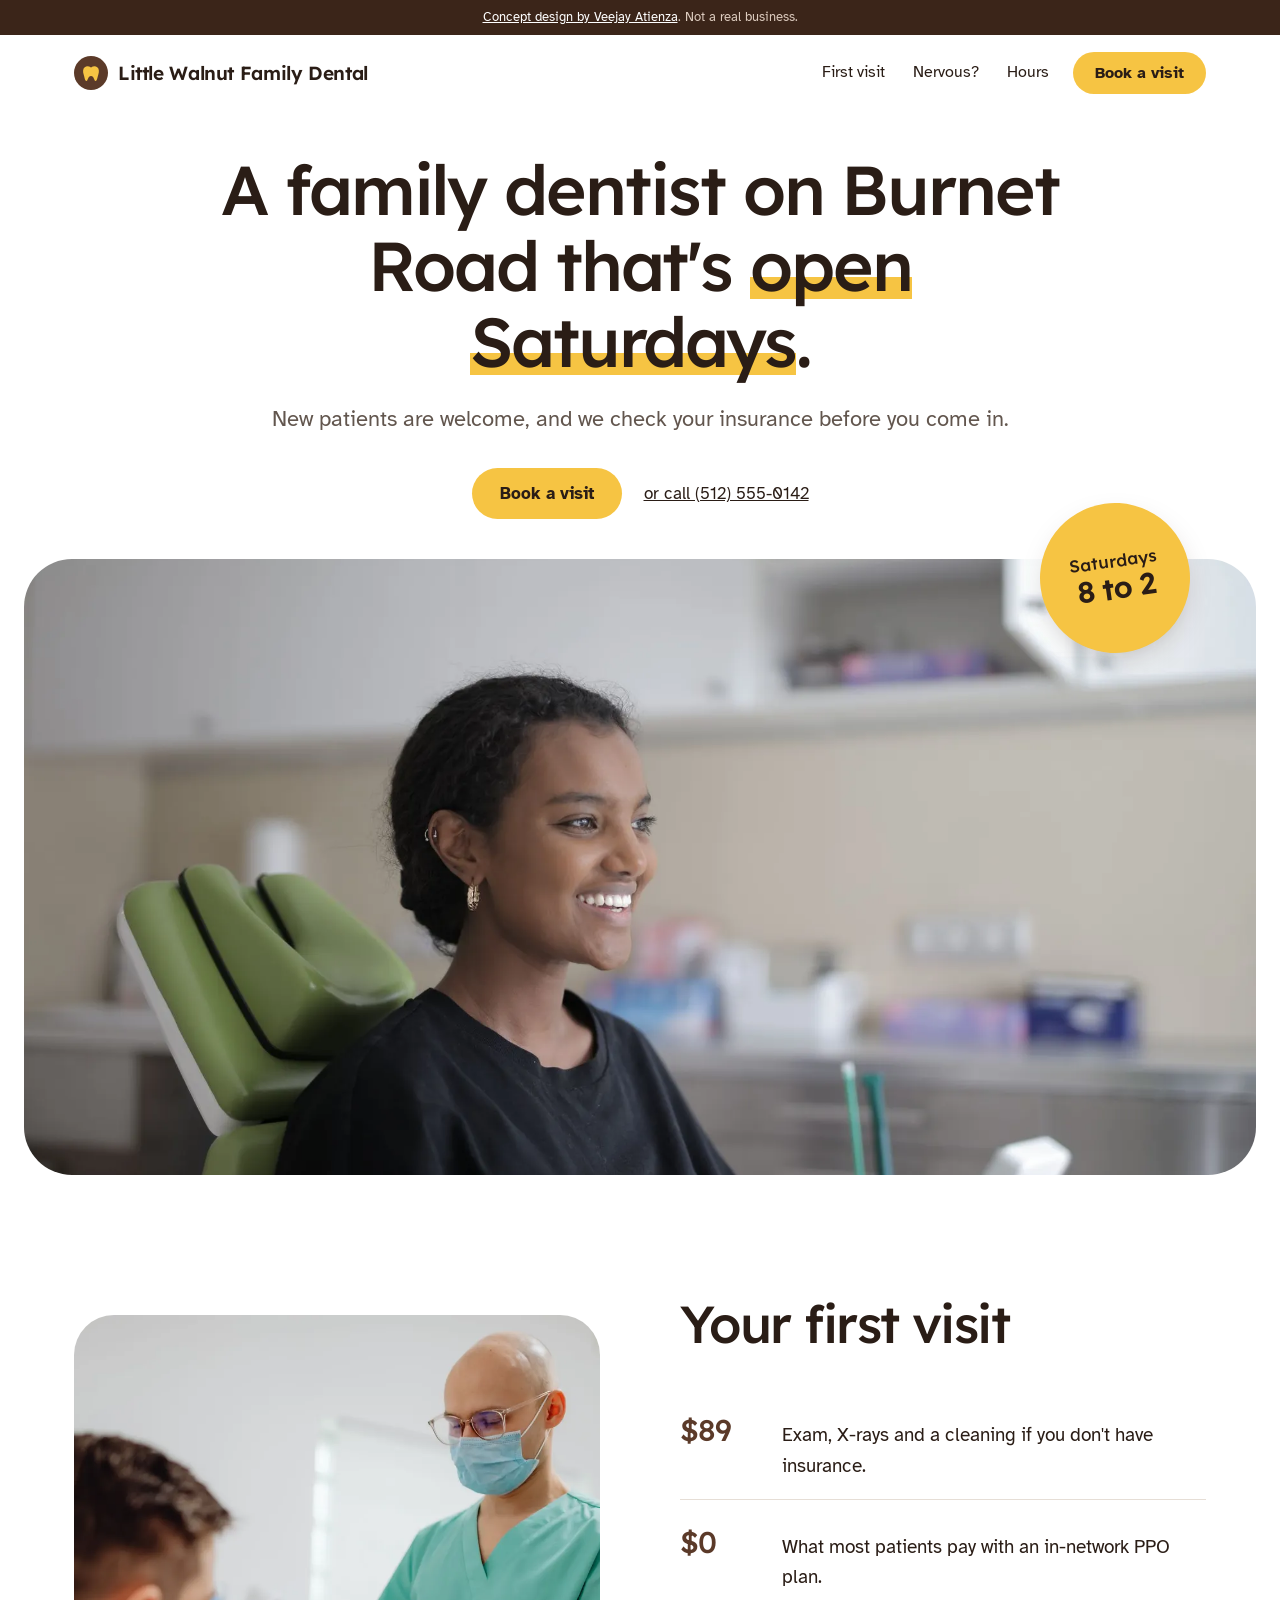
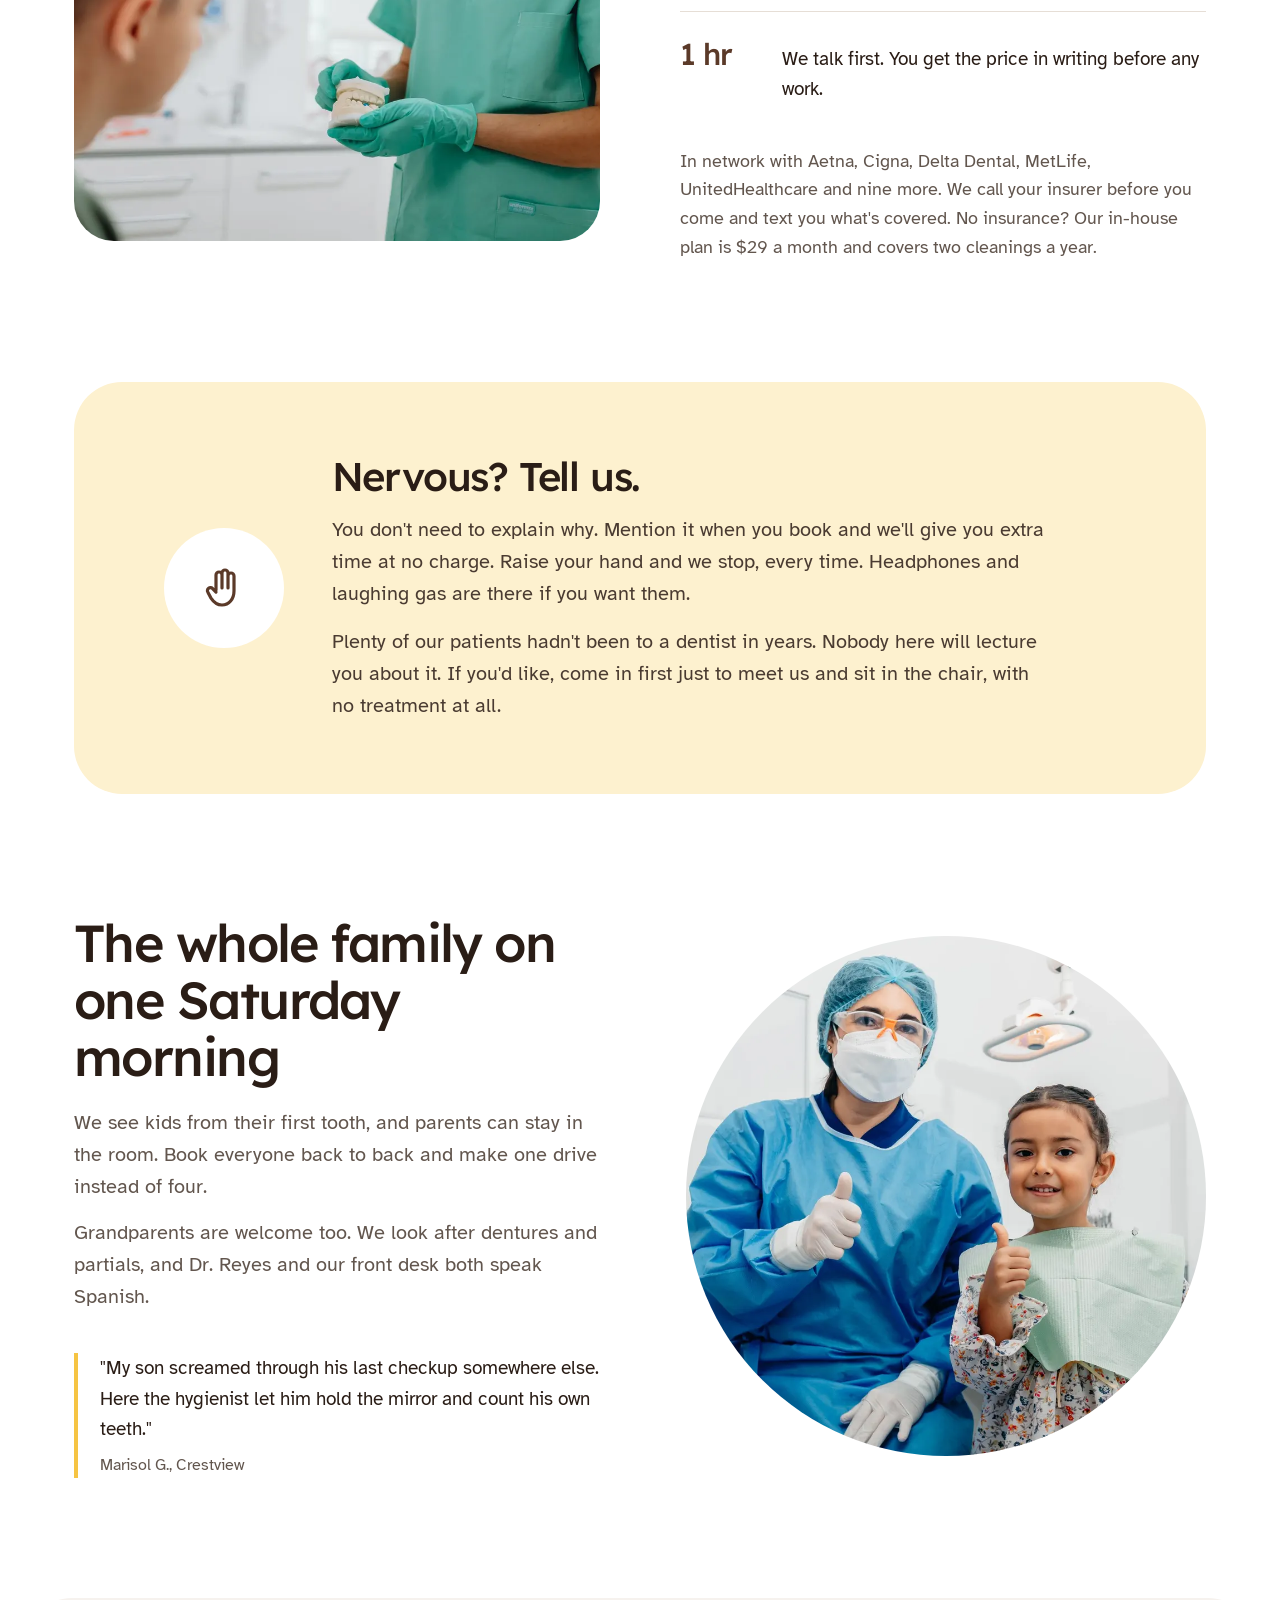
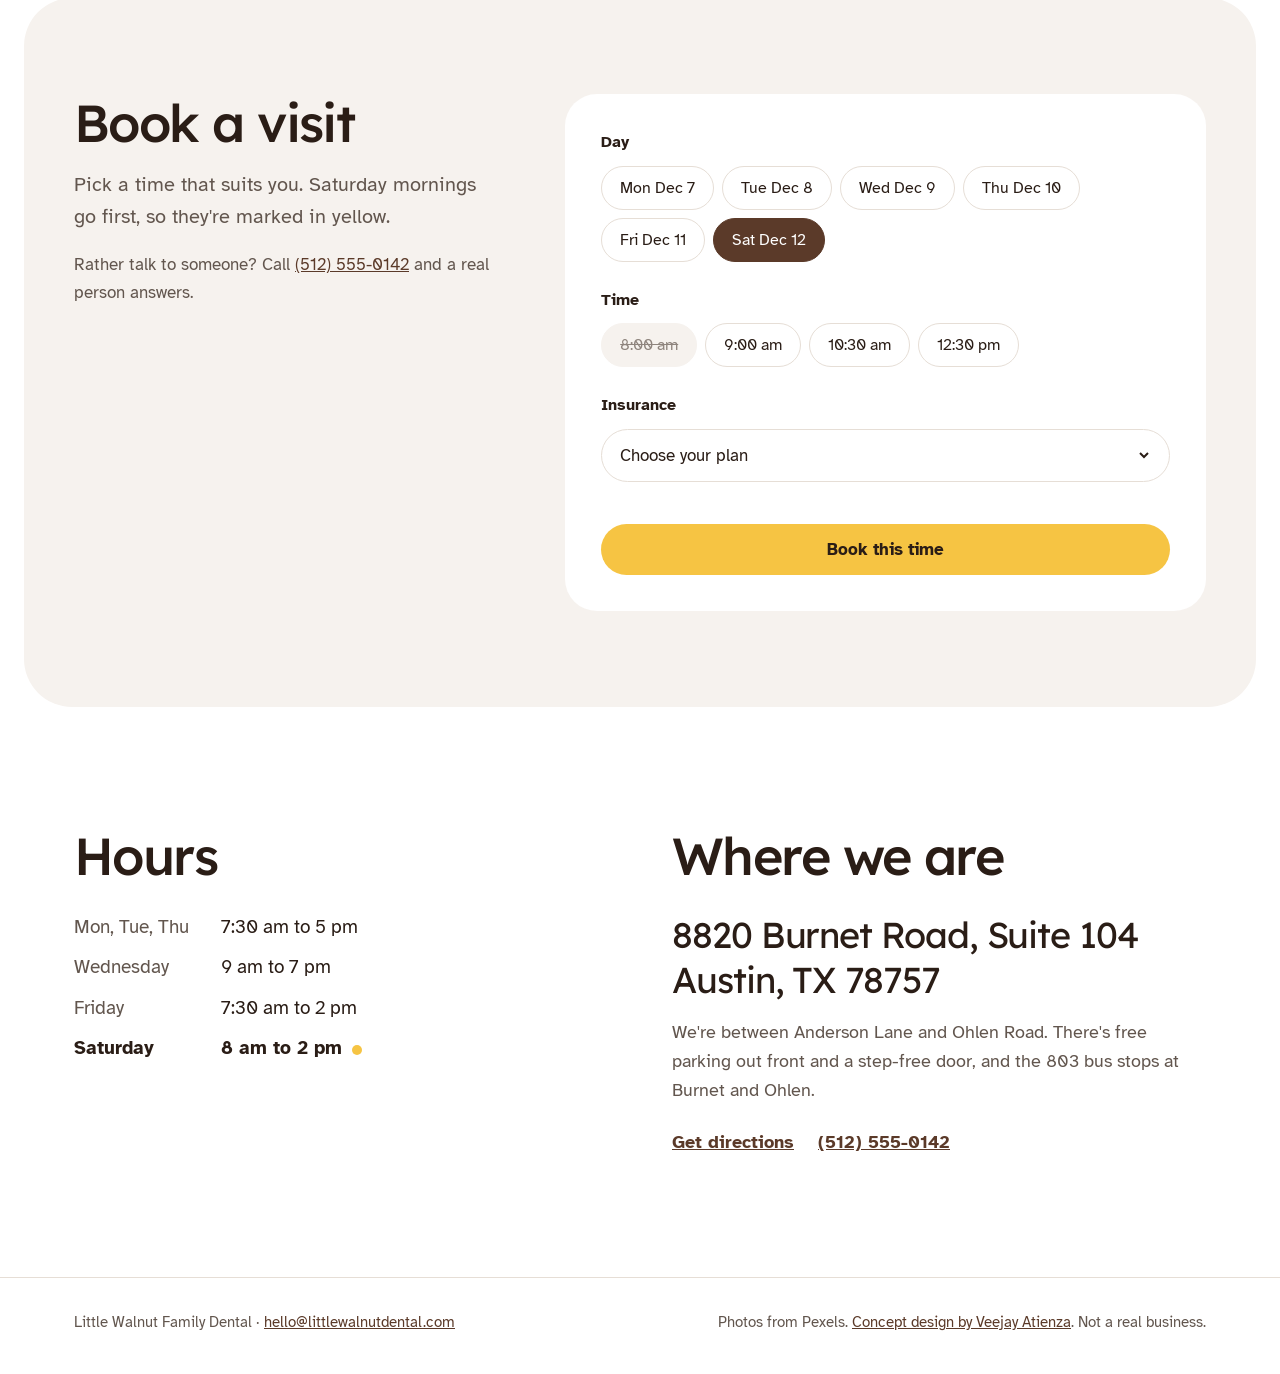
==== commit 98636010: "Rework the 12 concept sites after review Each site got a shorter, distinct second pass, then Veejay'" ====
--- a/concepts/dental/index.html
+++ b/concepts/dental/index.html
@@ -4,297 +4,154 @@
 <meta charset="utf-8">
 <meta name="viewport" content="width=device-width, initial-scale=1">
 <title>Little Walnut Family Dental | Dentist on Burnet Road, Austin TX</title>
-<meta name="description" content="Family dentist on Burnet Road in North Austin. Open Saturdays, in network with most PPO plans, $89 first visit for new patients. Book online.">
+<meta name="description" content="Family dentist on Burnet Road in North Austin. Open Saturdays, in network with most PPO plans, $89 first visit for new patients.">
 <link rel="preconnect" href="https://fonts.googleapis.com">
 <link rel="preconnect" href="https://fonts.gstatic.com" crossorigin>
-<link href="https://fonts.googleapis.com/css2?family=Atkinson+Hyperlegible:ital,wght@0,400;0,700;1,400&family=Lexend:wght@500;600;700;800&display=swap" rel="stylesheet">
+<link href="https://fonts.googleapis.com/css2?family=Atkinson+Hyperlegible:wght@400;700&family=Lexend:wght@400;500;600&display=swap" rel="stylesheet">
 <style>
 :root{
-  --ink:#2A1D16; --muted:#5F534B; --brand:#5B3A29; --brand-2:#74503B; --brand-deep:#3B2519;
-  --sun:#F6C443; --sun-soft:#FFF3CC; --paper:#FFFFFF; --mist:#F3F0EC; --line:#E0D8D0;
-  --radius:14px; --wrap:1200px;
+  --ink:#2A1D16; --muted:#62564E; --brand:#5B3A29; --brand-2:#74503B; --brand-deep:#3B2519;
+  --sun:#F6C443; --sun-soft:#FDF1CF; --warm:#F6F2EE; --line:#E6DED6; --paper:#FFFFFF;
   --head:"Lexend", system-ui, sans-serif; --body:"Atkinson Hyperlegible", system-ui, sans-serif;
 }
 *{box-sizing:border-box}
-html{scroll-behavior:smooth; scroll-padding-top:84px}
-body{margin:0; background:var(--paper); color:var(--ink); font:400 18px/1.55 var(--body); -webkit-font-smoothing:antialiased}
-img{max-width:100%; display:block}
+html{scroll-padding-top:90px}
+body{margin:0; background:var(--paper); color:var(--ink); font:400 18px/1.6 var(--body); -webkit-font-smoothing:antialiased}
+img{max-width:100%; height:auto; display:block}
 a{color:var(--brand)}
-h1,h2,h3{font-family:var(--head); line-height:1.1; margin:0; letter-spacing:-.025em}
-h2{font-size:clamp(28px,3.5vw,42px); font-weight:700}
-h3{font-size:22px; font-weight:700}
+h1,h2,h3{font-family:var(--head); font-weight:500; margin:0; line-height:1.1; letter-spacing:-.03em}
+h2{font-size:clamp(32px,4.4vw,52px)}
 p{margin:0}
-.wrap{max-width:var(--wrap); margin:0 auto; padding:0 24px}
-:focus-visible{outline:3px solid var(--sun); outline-offset:3px; border-radius:6px; box-shadow:0 0 0 6px var(--brand-deep)}
-.sr{position:absolute; width:1px; height:1px; overflow:hidden; clip:rect(0 0 0 0); white-space:nowrap}
-.skip{position:absolute; left:12px; top:-60px; background:var(--sun); color:var(--ink); padding:10px 14px; border-radius:8px; z-index:99; font-weight:700}
+.wrap{max-width:1180px; margin:0 auto; padding:0 24px}
+:focus-visible{outline:3px solid var(--brand); outline-offset:3px; border-radius:8px}
+.skip{position:absolute; left:12px; top:-60px; background:var(--sun); color:var(--ink); padding:10px 14px; border-radius:999px; z-index:99; font-weight:700}
 .skip:focus{top:12px}
 
-/* concept strip */
-.concept{background:#21160F; color:#CDBFB3; font-size:13px; text-align:center; padding:7px 16px}
-.concept a{color:#F2EAE3}
+.concept{background:var(--brand-deep); color:#DCCBBE; font-size:13px; text-align:center; padding:7px 16px}
+.concept a{color:#fff}
 
 /* header */
-header.top{position:sticky; top:0; z-index:50; background:rgba(255,255,255,.97); border-bottom:1px solid var(--line)}
-.nav{display:flex; align-items:center; gap:28px; height:72px}
-.logo{display:flex; align-items:center; gap:10px; text-decoration:none; color:var(--ink); font-family:var(--head); font-weight:800; font-size:20px; line-height:1}
-.logo small{display:block; font:400 13px/1.2 var(--body); color:var(--muted); margin-top:3px; letter-spacing:0}
-.logo svg{flex:none}
-.nav ul{display:flex; gap:24px; list-style:none; margin:0 0 0 auto; padding:0}
-.nav ul a{color:var(--ink); text-decoration:none; font-size:16px}
-.nav ul a:hover{color:var(--brand); text-decoration:underline; text-underline-offset:4px}
-.nav .tel{font-weight:700; color:var(--ink); text-decoration:none; white-space:nowrap; font-size:16px}
-.btn{display:inline-flex; align-items:center; justify-content:center; gap:8px; font:700 16px/1 var(--body); padding:14px 20px; border-radius:999px; border:2px solid transparent; text-decoration:none; cursor:pointer; white-space:nowrap}
+header.top{position:sticky; top:0; z-index:50; background:rgba(255,255,255,.96)}
+.nav{display:flex; align-items:center; gap:24px; height:76px}
+.logo{display:flex; align-items:center; gap:10px; text-decoration:none; color:var(--ink); font-family:var(--head); font-weight:600; font-size:19px; letter-spacing:-.02em}
+.nav .links{display:flex; gap:28px; margin-left:auto}
+.nav .links a{color:var(--ink); text-decoration:none; font-size:16px}
+.nav .links a:hover{text-decoration:underline; text-underline-offset:5px}
+.btn{display:inline-flex; align-items:center; justify-content:center; font:700 17px/1 var(--body); padding:17px 28px; border-radius:999px; text-decoration:none; border:0; cursor:pointer; white-space:nowrap}
 .btn-sun{background:var(--sun); color:var(--ink)}
-.btn-sun:hover{background:#FFD25C}
-.btn-brand{background:var(--brand); color:#fff}
-.btn-brand:hover{background:var(--brand-2)}
-.btn-line{border-color:var(--brand); color:var(--brand); background:#fff}
-.menu-btn{display:none; margin-left:auto; background:none; border:2px solid var(--line); border-radius:10px; padding:8px 10px; cursor:pointer; color:var(--ink)}
+.btn-sun:hover{background:#FFD35F}
+.nav .btn{padding:13px 22px; font-size:16px}
 
 /* hero */
-.hero{padding:44px 0 72px; background:var(--mist)}
-.hero-grid{display:grid; grid-template-columns:minmax(0,1.15fr) minmax(0,.85fr); gap:48px; align-items:start}
-.open-now{display:inline-flex; align-items:center; gap:8px; font-size:15px; font-weight:700; color:var(--brand); background:#fff; border:1px solid var(--line); padding:6px 12px 6px 10px; border-radius:999px}
-.dot{width:9px; height:9px; border-radius:50%; background:#2E9B62; box-shadow:0 0 0 3px #D5EEDF}
-.hero h1{font-size:clamp(36px,4.7vw,60px); font-weight:700; margin:18px 0 18px; max-width:12.5em}
-.hero h1 em{font-style:normal; background:linear-gradient(transparent 62%, var(--sun) 62%, var(--sun) 92%, transparent 92%)}
-.hero .lede{font-size:20px; color:var(--muted); max-width:33em}
-.facts{display:grid; grid-template-columns:repeat(3,auto); justify-content:start; gap:0; margin:28px 0 30px; padding:0; list-style:none}
-.facts li{padding:0 26px; border-left:1px solid #CFC4BA}
-.facts li:first-child{padding-left:0; border-left:0}
-.facts b{display:block; font-family:var(--head); font-size:26px; font-weight:800; line-height:1.1}
-.facts span{font-size:15px; color:var(--muted); display:block; line-height:1.3; margin-top:4px}
-.hero-photo{border-radius:var(--radius); overflow:hidden; aspect-ratio:16/9; position:relative; margin:0}
-.hero-photo img{width:100%; height:100%; object-fit:cover; object-position:45% 35%}
-.hero-photo figcaption{position:absolute; left:14px; bottom:14px; background:#fff; color:var(--ink); font-size:15px; padding:8px 12px; border-radius:10px; max-width:80%}
-
-/* booking card */
-.book{background:#fff; border:1px solid var(--line); border-radius:20px; box-shadow:0 1px 2px rgba(42,29,22,.06), 0 18px 40px -18px rgba(42,29,22,.28); padding:26px; position:sticky; top:96px}
-.book h2{font-size:26px; font-weight:800}
-.book .sub{font-size:15px; color:var(--muted); margin-top:4px}
-.field{margin-top:18px}
-.field > label, .field legend{display:block; font-weight:700; font-size:15px; margin-bottom:8px; padding:0}
-fieldset{border:0; margin:0; padding:0; min-width:0}
-.seg{display:grid; grid-template-columns:repeat(3,1fr); gap:6px}
-.seg input{position:absolute; opacity:0}
-.seg label{display:block; text-align:center; padding:10px 6px; border:1.5px solid var(--line); border-radius:10px; font-size:15px; cursor:pointer}
-.seg input:checked + label{border-color:var(--brand); background:#F1E7DE; font-weight:700}
-.seg input:focus-visible + label{outline:3px solid var(--sun); outline-offset:2px}
-select{width:100%; font:400 16px var(--body); padding:12px 40px 12px 12px; border:1.5px solid var(--line); border-radius:10px; background:#fff url("data:image/svg+xml,%3Csvg xmlns='http://www.w3.org/2000/svg' width='14' height='14' fill='none' stroke='%232A1D16' stroke-width='2'%3E%3Cpath d='M3 5l4 4 4-4'/%3E%3C/svg%3E") no-repeat right 14px center; appearance:none; color:var(--ink)}
-.ins-note{font-size:14px; margin-top:8px; min-height:21px; color:var(--brand); font-weight:700}
-.ins-note.out{color:#7A4B00}
-.days{display:grid; grid-template-columns:repeat(6,1fr); gap:6px}
-.day{border:1.5px solid var(--line); background:#fff; border-radius:10px; padding:8px 2px; text-align:center; cursor:pointer; font:400 13px/1.2 var(--body); color:var(--ink)}
-.day b{display:block; font-size:17px; font-family:var(--head)}
-.day.sat{background:var(--sun-soft); border-color:#EBCB72}
-.day[aria-pressed="true"]{border-color:var(--brand); background:var(--brand); color:#fff}
-.slots{display:grid; grid-template-columns:repeat(3,1fr); gap:6px; margin-top:10px}
-.slot{border:1.5px solid var(--line); background:#fff; border-radius:10px; padding:10px 4px; font:600 16px var(--head); cursor:pointer; color:var(--ink)}
-.slot:hover{border-color:var(--brand)}
-.slot[aria-pressed="true"]{background:var(--brand); border-color:var(--brand); color:#fff}
-.slot:disabled{color:#8E847D; text-decoration:line-through; background:var(--mist); cursor:not-allowed; font-weight:400}
-.check{display:flex; gap:10px; align-items:flex-start; margin-top:16px; font-size:15px; cursor:pointer}
-.check input{width:20px; height:20px; accent-color:var(--brand); margin:1px 0 0; flex:none}
-.book .btn{width:100%; margin-top:18px; padding:16px}
-.book .fine{font-size:13px; color:var(--muted); margin-top:10px; text-align:center}
-.done{display:none; text-align:left}
-.book.is-done form{display:none}
-.book.is-done .done{display:block}
-.done svg{margin-bottom:12px}
-
-/* sections */
-section{padding:88px 0}
-.kicker{font-size:15px; font-weight:700; color:var(--brand); margin-bottom:10px}
-.intro{max-width:40em; color:var(--muted); font-size:19px; margin-top:14px}
-
-/* insurance */
-.ins-grid{display:grid; grid-template-columns:minmax(0,1fr) minmax(0,1fr); gap:56px; margin-top:40px; align-items:start}
-.search{position:relative}
-.search input{width:100%; font:400 18px var(--body); padding:16px 16px 16px 48px; border:1.5px solid #C9BEB4; border-radius:12px; color:var(--ink)}
-.search svg{position:absolute; left:16px; top:50%; transform:translateY(-50%)}
-.plans{list-style:none; padding:0; margin:14px 0 0; border-top:1px solid var(--line)}
-.plans li{display:flex; justify-content:space-between; gap:12px; padding:13px 2px; border-bottom:1px solid var(--line); font-size:17px}
-.tag{font-size:13px; font-weight:700; padding:3px 10px; border-radius:999px; white-space:nowrap; align-self:center}
-.tag.in{background:#F1E5DA; color:#4A2E20}
-.tag.file{background:#FCEFD0; color:#6B4200}
-.plans .none{display:none; color:var(--muted)}
-.more{display:none}
-.plans.empty .none{display:block}
-.no-ins{background:var(--brand-deep); color:#F3EBE4; border-radius:20px; padding:34px; position:sticky; top:100px}
-.no-ins h3{font-size:28px; color:#fff}
-.no-ins .price{font-family:var(--head); font-weight:800; font-size:56px; color:var(--sun); line-height:1; margin:18px 0 4px}
-.no-ins .price small{font-size:20px; color:#F3EBE4; font-weight:500}
-.no-ins ul{padding:0; margin:20px 0 24px; list-style:none}
-.no-ins li{display:flex; gap:10px; padding:7px 0; border-top:1px solid rgba(255,255,255,.14); font-size:17px}
-.no-ins li svg{flex:none; margin-top:4px}
-.no-ins p{font-size:16px; color:#D6C8BC}
+.hero{padding:40px 0 0; text-align:center}
+.hero h1{font-size:clamp(42px,5.4vw,72px); max-width:13em; margin:0 auto}
+.hero h1 span{background:linear-gradient(transparent 64%, var(--sun) 64%, var(--sun) 90%, transparent 90%)}
+.hero .line{font-size:clamp(18px,1.8vw,22px); color:var(--muted); margin:22px auto 0; max-width:36em}
+.hero .acts{display:flex; align-items:center; justify-content:center; gap:22px; margin-top:32px; flex-wrap:wrap}
+.hero .acts a.quiet{color:var(--ink); font-size:17px}
+.hero-photo{position:relative; margin:40px auto 0; max-width:1320px; padding:0 24px}
+.hero-photo img{width:100%; aspect-ratio:16/8; object-fit:cover; object-position:50% 62%; border-radius:48px}
+.badge{position:absolute; right:clamp(20px,7vw,110px); top:-56px; width:150px; height:150px; border-radius:50%; background:var(--sun); display:grid; place-items:center; text-align:center; font-family:var(--head); font-weight:500; line-height:1.15; font-size:17px; color:var(--ink); transform:rotate(-8deg); box-shadow:0 10px 30px -12px rgba(59,37,25,.35)}
+.badge b{display:block; font-size:30px; font-weight:600; letter-spacing:-.03em}
+
+section{padding:120px 0}
 
 /* first visit */
-.visit{background:var(--mist)}
-.visit-grid{display:grid; grid-template-columns:minmax(0,.9fr) minmax(0,1.1fr); gap:64px; align-items:start}
-.visit figure{margin:0}
-.visit figure img{border-radius:var(--radius); aspect-ratio:5/4; height:auto; object-fit:cover; object-position:72% 50%; width:100%}
-.offer{margin-top:22px; background:#fff; border:1px solid var(--line); border-radius:var(--radius); padding:22px 24px; display:grid; grid-template-columns:auto 1fr; gap:6px 22px; align-items:center}
-.offer .amt{font-family:var(--head); font-weight:800; font-size:52px; line-height:1; grid-row:span 2}
-.offer s{color:var(--muted)}
-.offer p{font-size:15px; color:var(--muted)}
-.steps{list-style:none; margin:34px 0 0; padding:0; position:relative}
-.steps li{display:grid; grid-template-columns:76px 1fr; gap:18px; padding-bottom:26px; position:relative}
-.steps li::before{content:""; position:absolute; left:37px; top:34px; bottom:0; width:2px; background:#D2C6BB}
-.steps li:last-child::before{display:none}
-.steps time{font-family:var(--head); font-weight:700; font-size:16px; background:#fff; border:1.5px solid #C9BEB4; border-radius:999px; height:34px; display:flex; align-items:center; justify-content:center; position:relative; z-index:1}
-.steps h3{font-size:21px; margin-top:4px}
-.steps p{color:var(--muted); margin-top:4px; font-size:17px}
-.steps li.key time{background:var(--sun); border-color:var(--sun)}
+.split{display:grid; grid-template-columns:1fr 1fr; gap:80px; align-items:center}
+.round-img{border-radius:40px; width:100%; aspect-ratio:1/1; object-fit:cover}
+.first .round-img{object-position:70% 50%}
+.points{list-style:none; padding:0; margin:36px 0 0}
+.points li{display:flex; gap:18px; align-items:baseline; padding:18px 0; font-size:19px}
+.points li + li{border-top:1px solid var(--line)}
+.points b{font-family:var(--head); font-weight:500; font-size:30px; letter-spacing:-.03em; min-width:84px; color:var(--brand)}
+.first .plans{margin-top:24px; color:var(--muted)}
 
 /* nervous */
-.calm{background:var(--brand); color:#F5EEE8}
-.calm h2{color:#fff; max-width:15em}
-.calm .intro{color:#E3D5CA}
-.asks{display:grid; grid-template-columns:repeat(2,minmax(0,1fr)); gap:0 56px; margin-top:44px; list-style:none; padding:0}
-.asks li{display:grid; grid-template-columns:44px 1fr; gap:16px; padding:22px 0; border-top:1px solid rgba(255,255,255,.18)}
-.asks h3{color:#fff; font-size:21px}
-.asks p{color:#E3D5CA; margin-top:4px; font-size:17px}
-.ico{width:44px; height:44px; border-radius:12px; background:rgba(255,255,255,.1); display:grid; place-items:center}
-.quote-calm{margin-top:36px; padding:26px 28px; border-radius:var(--radius); background:var(--brand-deep); display:flex; gap:22px; align-items:center}
-.quote-calm p{font-size:19px; color:#fff}
-.quote-calm cite{display:block; font-style:normal; color:#CDBBAE; font-size:15px; margin-top:6px}
-
-/* services */
-.svc-head{display:flex; justify-content:space-between; align-items:end; gap:24px; flex-wrap:wrap}
-.svc-head p{color:var(--muted); font-size:16px; max-width:28em}
-.svc{margin-top:36px; display:grid; grid-template-columns:repeat(2,minmax(0,1fr)); gap:0 56px}
-.svc-group h3{font-size:15px; font-family:var(--body); font-weight:700; text-transform:uppercase; letter-spacing:.08em; color:var(--brand); padding-bottom:12px; border-bottom:2px solid var(--ink); margin-top:28px}
-.svc dl{margin:0}
-.svc .row{display:grid; grid-template-columns:1fr auto; gap:4px 18px; padding:15px 0; border-bottom:1px solid var(--line)}
-.svc dt{font-weight:700; font-size:18px}
-.svc dd{margin:0}
-.svc dd.p{font-family:var(--head); font-weight:700; font-size:19px; text-align:right; white-space:nowrap}
-.svc dd.d{grid-column:1/-1; color:var(--muted); font-size:16px}
+.nervous{padding:0}
+.calm{background:var(--sun-soft); border-radius:48px; padding:72px clamp(24px,7vw,96px); display:grid; grid-template-columns:auto 1fr; gap:48px; align-items:center}
+.calm .hand{width:120px; height:120px; border-radius:50%; background:#fff; display:grid; place-items:center}
+.calm h2{font-size:clamp(28px,3.4vw,40px)}
+.calm p{font-size:20px; margin-top:16px; max-width:36em; color:#4A3B31}
 
 /* family */
-.family-grid{display:grid; grid-template-columns:minmax(0,1.1fr) minmax(0,.9fr); gap:64px; align-items:center}
-.family-photos{display:grid; grid-template-columns:1.3fr 1fr; gap:14px}
-.family-photos img{border-radius:var(--radius); width:100%; height:100%; object-fit:cover}
-.family-photos img:first-child{aspect-ratio:4/5; object-position:25% 50%}
-.family-photos img:last-child{aspect-ratio:4/5; object-position:62% 50%; margin-top:48px}
-.family ul{list-style:none; padding:0; margin:26px 0 0}
-.family li{padding:14px 0 14px 34px; border-top:1px solid var(--line); position:relative; font-size:18px}
-.family li svg{position:absolute; left:0; top:17px}
-
-/* reviews */
-.reviews{background:var(--mist)}
-.rv-head{display:flex; align-items:end; justify-content:space-between; gap:24px; flex-wrap:wrap}
-.score{display:flex; align-items:center; gap:14px}
-.score b{font-family:var(--head); font-size:48px; font-weight:800; line-height:1}
-.score span{font-size:15px; color:var(--muted)}
-.stars{display:flex; gap:2px; color:#C98A00}
-.rv{display:grid; grid-template-columns:1.25fr 1fr 1fr; gap:20px; margin-top:36px}
-.rv blockquote{margin:0; background:#fff; border-radius:var(--radius); padding:26px; border:1px solid var(--line); display:flex; flex-direction:column; gap:16px}
-.rv blockquote:first-child{grid-row:span 2; background:var(--sun-soft); border-color:#EED79A}
-.rv blockquote:first-child p{font-size:22px; line-height:1.45}
-.rv p{font-size:17px}
-.rv footer{margin-top:auto; font-size:15px; color:var(--muted)}
-.rv footer b{color:var(--ink)}
-
-/* team */
-.team-grid{display:grid; grid-template-columns:repeat(3,minmax(0,1fr)); gap:28px; margin-top:36px}
-.doc{border-top:3px solid var(--brand); padding-top:20px}
-.mono{width:64px; height:64px; border-radius:50%; background:var(--mist); display:grid; place-items:center; font-family:var(--head); font-weight:800; font-size:22px; color:var(--brand); margin-bottom:16px}
-.doc .role{font-size:15px; color:var(--muted); margin:4px 0 10px}
-.doc p{font-size:17px}
-
-/* visit us */
-.where{background:var(--brand-deep); color:#F0E7E0}
-.where-grid{display:grid; grid-template-columns:minmax(0,1fr) minmax(0,1fr); gap:56px}
-.where h2{color:#fff}
-.hours{width:100%; border-collapse:collapse; margin-top:28px; font-size:18px}
-.hours th,.hours td{padding:12px 0; border-bottom:1px solid rgba(255,255,255,.14); text-align:left; font-weight:400}
-.hours td{text-align:right; font-family:var(--head); font-weight:500}
-.hours tr.today th,.hours tr.today td{color:var(--sun); font-weight:700}
-.hours tr.sat td span{background:var(--sun); color:var(--ink); font-size:13px; font-weight:700; padding:2px 8px; border-radius:999px; margin-right:10px}
-.addr{font-size:20px; color:#fff; margin-top:28px; font-style:normal; line-height:1.5}
-.where p.small{font-size:16px; color:#CDBBAE; margin-top:12px}
-.where .btns{display:flex; gap:12px; flex-wrap:wrap; margin-top:24px}
-.where .btn-line{background:transparent; color:#fff; border-color:#A88A76}
-.map{border-radius:20px; overflow:hidden; background:#3B2A20; position:relative; align-self:center}
-.map svg{width:100%; height:100%; display:block}
-
-/* faq */
-.faq-grid{display:grid; grid-template-columns:minmax(0,.8fr) minmax(0,1.2fr); gap:56px}
-details{border-bottom:1px solid var(--line)}
-details:first-of-type{border-top:1px solid var(--line)}
-summary{cursor:pointer; list-style:none; padding:20px 40px 20px 0; position:relative; font-family:var(--head); font-weight:700; font-size:20px}
-summary::-webkit-details-marker{display:none}
-summary::after{content:""; position:absolute; right:6px; top:50%; width:12px; height:12px; border-right:2px solid var(--ink); border-bottom:2px solid var(--ink); transform:translateY(-70%) rotate(45deg); transition:transform .2s}
-details[open] summary::after{transform:translateY(-20%) rotate(-135deg)}
-details p{padding:0 0 22px; color:var(--muted); max-width:38em}
-
-footer.site{background:#21160F; color:#CDBBAE; padding:44px 0; font-size:15px}
-.foot{display:flex; justify-content:space-between; gap:24px; flex-wrap:wrap}
-footer.site a{color:#F0E7E0}
-
-/* mobile action bar */
+.family .circle{border-radius:50%; aspect-ratio:1/1; object-fit:cover; object-position:30% 45%; width:100%; max-width:520px; margin-left:auto}
+.family p.body{font-size:20px; color:var(--muted); margin-top:22px; max-width:28em}
+.family blockquote{margin:40px 0 0; padding:0 0 0 22px; border-left:4px solid var(--sun); font-size:19px}
+.family cite{display:block; font-style:normal; color:var(--muted); font-size:16px; margin-top:8px}
+
+/* booking */
+.book{background:var(--warm); border-radius:48px; margin:0 24px; padding:96px 0}
+.book-grid{display:grid; grid-template-columns:.8fr 1.2fr; gap:64px; align-items:start}
+.book .lede{font-size:20px; color:var(--muted); margin-top:18px}
+form{background:#fff; border-radius:32px; padding:36px}
+.lbl{display:block; font-weight:700; font-size:16px; margin:0 0 10px}
+fieldset{border:0; padding:0; margin:0 0 26px; min-width:0}
+legend{padding:0}
+.chips{display:flex; flex-wrap:wrap; gap:8px}
+.chip{border:1.5px solid var(--line); background:#fff; border-radius:999px; padding:11px 18px; font:400 16px var(--body); color:var(--ink); cursor:pointer}
+.chip:hover{border-color:var(--brand-2)}
+.chip[aria-pressed="true"]{background:var(--brand); border-color:var(--brand); color:#fff}
+.chip.sat{border-color:#E9C55C; background:var(--sun-soft)}
+.chip.sat[aria-pressed="true"]{background:var(--brand); border-color:var(--brand)}
+.chip:disabled{color:#8E847D; text-decoration:line-through; cursor:not-allowed; background:var(--warm); border-color:var(--warm)}
+select{width:100%; font:400 17px var(--body); padding:15px 44px 15px 18px; border:1.5px solid var(--line); border-radius:999px; appearance:none; color:var(--ink); background:#fff url("data:image/svg+xml,%3Csvg xmlns='http://www.w3.org/2000/svg' width='14' height='14' fill='none' stroke='%232A1D16' stroke-width='2'%3E%3Cpath d='M3 5l4 4 4-4'/%3E%3C/svg%3E") no-repeat right 18px center}
+.note{font-size:15px; color:var(--brand); margin-top:10px; min-height:24px; font-weight:700}
+form .btn{width:100%; margin-top:8px}
+.done{display:none; text-align:center; padding:24px 0}
+.done h3{font-size:30px}
+.done p{color:var(--muted); margin-top:10px}
+form.is-done .step{display:none}
+form.is-done .done{display:block}
+
+/* visit */
+.visit-grid{display:grid; grid-template-columns:1fr 1fr; gap:64px}
+.visit dl{margin:28px 0 0; display:grid; grid-template-columns:auto 1fr; gap:10px 32px; font-size:19px}
+.visit dt{color:var(--muted)}
+.visit dd{margin:0}
+.visit .sat{font-weight:700; color:var(--ink)}
+.visit dd.sat::after{content:""; display:inline-block; width:10px; height:10px; border-radius:50%; background:var(--sun); margin-left:10px; vertical-align:middle}
+.visit address{font-style:normal; font-family:var(--head); font-size:clamp(26px,3vw,36px); letter-spacing:-.03em; line-height:1.25; margin-top:28px}
+.visit p.small{color:var(--muted); margin-top:16px}
+.visit .links{margin-top:24px; display:flex; gap:24px; flex-wrap:wrap; font-weight:700}
+
+footer.site{border-top:1px solid var(--line); padding:32px 0 40px; color:var(--muted); font-size:15px}
+.foot{display:flex; justify-content:space-between; gap:16px; flex-wrap:wrap}
 .bar{display:none}
 
-@media (max-width:1060px){
-  .nav ul{display:none}
-  .nav .tel{margin-left:auto}
-  .hero-grid{grid-template-columns:1fr; gap:0}
-  .open-now{justify-self:start}
-  .book{margin-bottom:28px}
-  .book,.no-ins{position:static}
-  .hero-copy{display:contents}
-  .hero-photo{order:3}
-  .hero{background:var(--mist)}
+@media (max-width:900px){
+  .nav .links{display:none}
+  .nav .btn{margin-left:auto}
+  .split,.book-grid,.visit-grid{grid-template-columns:1fr; gap:40px}
+  .family .circle{margin:0 auto; max-width:420px}
 }
-@media (max-width:900px){
-  .visit-grid > div:first-child{order:2}
-  .ins-grid,.visit-grid,.family-grid,.where-grid,.faq-grid{grid-template-columns:1fr; gap:36px}
-  .svc,.asks{grid-template-columns:1fr}
-  .rv{grid-template-columns:1fr}
-  .rv blockquote:first-child{grid-row:auto}
-  .team-grid{grid-template-columns:1fr}
+@media (max-width:640px){
+  body{font-size:17px}
+  .wrap{padding:0 20px}
+  section{padding:80px 0}
+  .nav{height:64px}
+  .logo{font-size:16px}
+  .nav .btn{display:none}
+  .hero{padding-top:36px}
+  .hero-photo{padding:0 12px; margin-top:72px}
+  .hero-photo img{aspect-ratio:4/5; border-radius:32px; object-position:42% 50%}
+  .badge{width:112px; height:112px; font-size:14px; top:-48px; right:22px}
+  .badge b{font-size:23px}
+  .round-img{border-radius:28px}
+  .points b{font-size:24px; min-width:68px}
+  .points li{font-size:17px}
+  .calm{grid-template-columns:1fr; gap:24px; padding:44px 24px; border-radius:32px; margin:0 -8px}
+  .calm .hand{width:84px; height:84px}
+  .calm p{font-size:18px}
+  .book{margin:0 12px; border-radius:32px; padding:64px 0}
+  .book .wrap{padding:0 12px}
+  form{padding:24px 18px; border-radius:24px}
+  .chip{padding:10px 14px; font-size:15px}
+  .visit dl{font-size:17px; gap:8px 20px}
+  footer.site{padding-bottom:100px}
+  .bar{display:block; position:fixed; left:12px; right:12px; bottom:12px; z-index:60; transform:translateY(120%); transition:transform .25s}
+  .bar.show{transform:none}
+  .bar .btn{width:100%; box-shadow:0 10px 24px -10px rgba(59,37,25,.5)}
 }
-@media (max-width:720px){
-  body{font-size:17px}
-  .wrap{padding:0 16px}
-  section{padding:64px 0}
-  .nav{height:64px; gap:12px}
-  .nav .tel,.nav .btn-sun{display:none}
-  .menu-btn{display:block}
-  .nav.open ul{display:flex; flex-direction:column; position:absolute; top:64px; left:0; right:0; background:#fff; border-bottom:1px solid var(--line); padding:8px 16px 16px; gap:0}
-  .nav.open ul a{display:block; padding:14px 0; border-bottom:1px solid var(--line); font-size:18px}
-  .hero{padding:28px 0 48px}
-  .hero .lede{font-size:18px}
-  .facts{grid-template-columns:1fr 1fr 1fr; margin:22px 0}
-  .facts li{padding:0 10px}
-  .facts b{font-size:18px; white-space:nowrap}
-  .hours{font-size:16px}
-  .hours td{white-space:nowrap}
-  .hours tr.sat td span{margin-right:6px; font-size:12px}
-  .facts span{font-size:13px}
-  .hero-photo figcaption{font-size:13px; left:10px; bottom:10px}
-  .book{padding:20px 16px; border-radius:16px}
-  .days{grid-template-columns:repeat(6,1fr); gap:4px}
-  .day{font-size:12px; padding:7px 0}
-  .day b{font-size:15px}
-  .seg label{font-size:14px; padding:10px 2px}
-  .offer{grid-template-columns:1fr}
-  .offer .amt{grid-row:auto}
-  .steps li{grid-template-columns:64px 1fr; gap:14px}
-  .steps li::before{left:31px}
-  .no-ins{padding:26px 20px}
-  .quote-calm{flex-direction:column; align-items:flex-start; padding:22px}
-  footer.site{padding-bottom:110px}
-  .plans:not(.all):not(.searching) li:nth-child(n+7):not(.none){display:none}
-  .more{display:block; margin-top:14px; width:100%}
-  .plans.all + .more,.plans.searching + .more{display:none}
-  .bar{display:grid; grid-template-columns:1fr 1.4fr; gap:10px; position:fixed; left:0; right:0; bottom:0; z-index:60; background:#fff; border-top:1px solid var(--line); padding:10px 16px calc(10px + env(safe-area-inset-bottom))}
-  .bar .btn{padding:14px 10px}
-}
-@media (prefers-reduced-motion:reduce){html{scroll-behavior:auto} *{transition:none!important}}
 </style>
 </head>
 <body>
@@ -302,372 +159,119 @@
 <div class="concept"><a href="https://atienzaveejay.github.io/ui-design/">Concept design by Veejay Atienza</a>. Not a real business.</div>
 
 <header class="top">
-  <nav class="wrap nav" id="nav" aria-label="Main">
-    <a class="logo" href="#top" aria-label="Little Walnut Family Dental, home">
-      <svg width="38" height="38" viewBox="0 0 38 38" aria-hidden="true"><rect width="38" height="38" rx="11" fill="#5B3A29"/><path d="M12 12.5c2.4-1.6 4.7-.9 7 .3 2.3-1.2 4.6-1.9 7-.3 2.2 1.5 2.2 5.1 1.2 8.3-.9 2.8-1.3 6.9-3 7.1-1.9.2-1.6-5.5-5.2-5.5s-3.3 5.7-5.2 5.5c-1.7-.2-2.1-4.3-3-7.1-1-3.2-1-6.8 1.2-8.3Z" fill="#F6C443"/></svg>
-      <span>Little Walnut<small>Family Dental</small></span>
+  <nav class="wrap nav" aria-label="Main">
+    <a class="logo" href="#top">
+      <svg width="34" height="34" viewBox="0 0 38 38" aria-hidden="true"><circle cx="19" cy="19" r="19" fill="#5B3A29"/><path d="M12 12.5c2.4-1.6 4.7-.9 7 .3 2.3-1.2 4.6-1.9 7-.3 2.2 1.5 2.2 5.1 1.2 8.3-.9 2.8-1.3 6.9-3 7.1-1.9.2-1.6-5.5-5.2-5.5s-3.3 5.7-5.2 5.5c-1.7-.2-2.1-4.3-3-7.1-1-3.2-1-6.8 1.2-8.3Z" fill="#F6C443"/></svg>
+      <span>Little Walnut<span class="full"> Family Dental</span></span>
     </a>
-    <ul id="menu">
-      <li><a href="#insurance">Insurance</a></li>
-      <li><a href="#first-visit">First visit</a></li>
-      <li><a href="#nervous">Nervous patients</a></li>
-      <li><a href="#prices">Prices</a></li>
-      <li><a href="#hours">Hours</a></li>
-    </ul>
-    <a class="tel" href="tel:+15125550142">(512) 555-0142</a>
-    <a class="btn btn-sun" href="#book">Book online</a>
-    <button class="menu-btn" aria-expanded="false" aria-controls="menu" id="menuBtn">
-      <svg width="24" height="24" viewBox="0 0 24 24" fill="none" stroke="currentColor" stroke-width="2" stroke-linecap="round" aria-hidden="true"><path d="M4 7h16M4 12h16M4 17h16"/></svg><span class="sr">Menu</span>
-    </button>
+    <div class="links">
+      <a href="#first-visit">First visit</a>
+      <a href="#nervous">Nervous?</a>
+      <a href="#hours">Hours</a>
+    </div>
+    <a class="btn btn-sun" href="#book">Book a visit</a>
   </nav>
 </header>
 
 <main id="main">
-<div id="top" class="hero">
-  <div class="wrap hero-grid">
-    <div class="hero-copy">
-      <span class="open-now" id="openNow"><span class="dot" aria-hidden="true"></span>Taking new patients this week</span>
-      <h1>A family dentist on Burnet Road that's <em>open Saturdays</em>.</h1>
-      <p class="lede">Family dentistry for North Austin, from first teeth to dentures. We check your insurance before you come in and tell you the price before we start.</p>
-      <ul class="facts">
-        <li><b>$89</b><span>first visit, no insurance</span></li>
-        <li><b>Sat 8 to 2</b><span>every week</span></li>
-        <li><b>14 plans</b><span>in network</span></li>
+<section id="top" class="hero" style="padding-bottom:0">
+  <div class="wrap">
+    <h1>A family dentist on Burnet Road that's <span>open Saturdays</span>.</h1>
+    <p class="line">New patients are welcome, and we check your insurance before you come in.</p>
+    <div class="acts">
+      <a class="btn btn-sun" href="#book">Book a visit</a>
+      <a class="quiet" href="tel:+15125550142">or call (512) 555-0142</a>
+    </div>
+  </div>
+  <div class="hero-photo">
+    <img src="img/patient-calm.webp" width="1920" height="1280" alt="A patient sitting in a dental chair, smiling as she talks with her dentist before the visit starts">
+    <p class="badge"><span>Saturdays<b>8 to 2</b></span></p>
+  </div>
+</section>
+
+<section id="first-visit" class="first" aria-labelledby="fvH">
+  <div class="wrap split">
+    <img class="round-img" src="img/first-visit-talk.webp" width="1400" height="933" loading="lazy" alt="A dentist holding a model of teeth while explaining a treatment to a patient">
+    <div>
+      <h2 id="fvH">Your first visit</h2>
+      <ul class="points">
+        <li><b>$89</b><span>Exam, X-rays and a cleaning if you don't have insurance.</span></li>
+        <li><b>$0</b><span>What most patients pay with an in-network PPO plan.</span></li>
+        <li><b>1 hr</b><span>We talk first. You get the price in writing before any work.</span></li>
       </ul>
-      <figure class="hero-photo">
-        <img src="img/patient-calm.webp" width="1600" height="1066" alt="A patient sitting relaxed in a dental chair, smiling as she talks with her dentist before the visit starts">
-        <figcaption>We talk first. Nothing starts until you say so.</figcaption>
-      </figure>
-    </div>
-
-    <aside class="book" id="book" aria-labelledby="bookTitle">
-      <form id="bookForm" novalidate>
-        <h2 id="bookTitle">Book a visit</h2>
-        <p class="sub">Real open times. Takes about a minute.</p>
-
-        <fieldset class="field">
-          <legend>Who's coming in?</legend>
-          <div class="seg">
-            <input type="radio" name="who" id="w1" value="new" checked><label for="w1">New patient</label>
-            <input type="radio" name="who" id="w2" value="back"><label for="w2">Returning</label>
-            <input type="radio" name="who" id="w3" value="kid"><label for="w3">My child</label>
-          </div>
-        </fieldset>
-
-        <div class="field">
-          <label for="insSel">Your insurance</label>
-          <select id="insSel">
-            <option value="">Choose your plan</option>
-            <option value="in">Aetna PPO</option>
-            <option value="in">Ameritas</option>
-            <option value="in">BCBS of Texas PPO</option>
-            <option value="in">Cigna PPO</option>
-            <option value="in">Delta Dental PPO</option>
-            <option value="in">GEHA Connection</option>
-            <option value="in">Guardian</option>
-            <option value="in">Humana PPO</option>
-            <option value="in">MetLife PDP</option>
-            <option value="in">Principal</option>
-            <option value="in">United Concordia</option>
-            <option value="in">UnitedHealthcare PPO</option>
-            <option value="file">Delta Dental DHMO</option>
-            <option value="file">Other plan</option>
-            <option value="none">No insurance</option>
-          </select>
-          <p class="ins-note" id="insNote" aria-live="polite"></p>
-        </div>
-
-        <fieldset class="field">
-          <legend>Pick a day</legend>
-          <div class="days" id="days"></div>
-          <div class="slots" id="slots" aria-live="polite"></div>
-        </fieldset>
-
-        <label class="check"><input type="checkbox" id="nervousBox"> I get nervous at the dentist. Please give me extra time.</label>
-
-        <button class="btn btn-sun" type="submit" id="bookBtn">Choose a time</button>
-        <p class="fine">Or call <a href="tel:+15125550142">(512) 555-0142</a>. A real person answers.</p>
-      </form>
+      <p class="plans">In network with Aetna, Cigna, Delta Dental, MetLife, UnitedHealthcare and nine more. We call your insurer before you come and text you what's covered. No insurance? Our in-house plan is $29 a month and covers two cleanings a year.</p>
+    </div>
+  </div>
+</section>
+
+<section id="nervous" class="nervous" aria-labelledby="nvH">
+  <div class="wrap">
+    <div class="calm">
+      <span class="hand" aria-hidden="true"><svg width="48" height="48" viewBox="0 0 24 24" fill="none" stroke="#5B3A29" stroke-width="1.6" stroke-linecap="round" stroke-linejoin="round"><path d="M8 13V5.5a1.5 1.5 0 0 1 3 0V12M11 11.5v-7a1.5 1.5 0 0 1 3 0V12M14 11.5V6a1.5 1.5 0 0 1 3 0v7.5c0 4-2.5 7-6 7-2.8 0-4.2-1.5-5.6-3.6L4 14.2a1.5 1.5 0 0 1 2.4-1.8L8 14"/></svg></span>
+      <div>
+        <h2 id="nvH">Nervous? Tell us.</h2>
+        <p>You don't need to explain why. Mention it when you book and we'll give you extra time at no charge. Raise your hand and we stop, every time. Headphones and laughing gas are there if you want them.</p><p>Plenty of our patients hadn't been to a dentist in years. Nobody here will lecture you about it. If you'd like, come in first just to meet us and sit in the chair, with no treatment at all.</p>
+      </div>
+    </div>
+  </div>
+</section>
+
+<section class="family" aria-labelledby="famH">
+  <div class="wrap split">
+    <div>
+      <h2 id="famH">The whole family on one Saturday morning</h2>
+      <p class="body">We see kids from their first tooth, and parents can stay in the room. Book everyone back to back and make one drive instead of four.</p><p class="body" style="margin-top:14px">Grandparents are welcome too. We look after dentures and partials, and Dr. Reyes and our front desk both speak Spanish.</p>
+      <blockquote>"My son screamed through his last checkup somewhere else. Here the hygienist let him hold the mirror and count his own teeth."<cite>Marisol G., Crestview</cite></blockquote>
+    </div>
+    <img class="circle" src="img/kids-visit.webp" width="1400" height="933" loading="lazy" alt="A young girl in the dental chair giving a thumbs up next to her dentist">
+  </div>
+</section>
+
+<section id="book" class="book" aria-labelledby="bookH">
+  <div class="wrap book-grid">
+    <div>
+      <h2 id="bookH">Book a visit</h2>
+      <p class="lede">Pick a time that suits you. Saturday mornings go first, so they're marked in yellow.</p><p class="lede" style="font-size:17px">Rather talk to someone? Call <a href="tel:+15125550142">(512) 555-0142</a> and a real person answers.</p>
+    </div>
+    <form id="bookForm" novalidate>
+      <div class="step">
+        <fieldset><legend class="lbl">Day</legend><div class="chips" id="days"></div></fieldset>
+        <fieldset><legend class="lbl">Time</legend><div class="chips" id="slots" aria-live="polite"></div></fieldset>
+        <label class="lbl" for="ins">Insurance</label>
+        <select id="ins">
+          <option value="">Choose your plan</option>
+          <option value="in">Aetna PPO</option><option value="in">BCBS of Texas PPO</option><option value="in">Cigna PPO</option><option value="in">Delta Dental PPO</option><option value="in">GEHA</option><option value="in">Guardian</option><option value="in">Humana PPO</option><option value="in">MetLife</option><option value="in">UnitedHealthcare PPO</option><option value="file">Another plan</option><option value="none">No insurance</option>
+        </select>
+        <p class="note" id="note" aria-live="polite"></p>
+        <button class="btn btn-sun" type="submit" id="go">Book this time</button>
+      </div>
       <div class="done" id="done" tabindex="-1">
-        <svg width="44" height="44" viewBox="0 0 44 44" aria-hidden="true"><circle cx="22" cy="22" r="22" fill="#F1E5DA"/><path d="M13 22.5l6 6 12-13" fill="none" stroke="#5B3A29" stroke-width="3" stroke-linecap="round" stroke-linejoin="round"/></svg>
-        <h2>You're booked</h2>
-        <p class="sub" id="doneText"></p>
-        <p style="margin-top:14px;font-size:16px">We'll text you new-patient forms tonight. Fill them in on your phone and skip the clipboard.</p>
-        <button class="btn btn-line" type="button" id="again" style="margin-top:18px">Book someone else</button>
+        <h3>See you soon</h3>
+        <p id="doneText"></p>
       </div>
-    </aside>
-  </div>
-</div>
-
-<section id="insurance" aria-labelledby="insH">
-  <div class="wrap">
-    <p class="kicker">Insurance</p>
-    <h2 id="insH">Insurance we take</h2>
-    <p class="intro">We're in network with the plans below. If yours isn't listed, we still file the claim for you and you pay only your share. Most PPO plans cover two cleanings a year at 100%.</p>
-    <div class="ins-grid">
-      <div>
-        <div class="search">
-          <svg width="20" height="20" viewBox="0 0 24 24" fill="none" stroke="#5F534B" stroke-width="2" stroke-linecap="round" aria-hidden="true"><circle cx="11" cy="11" r="7"/><path d="M20 20l-4-4"/></svg>
-          <label for="planSearch" class="sr">Search for your insurance plan</label>
-          <input id="planSearch" type="search" placeholder="Type your plan, like Cigna" autocomplete="off">
-        </div>
-        <ul class="plans" id="plans">
-          <li>Aetna PPO <span class="tag in">In network</span></li>
-          <li>Ameritas <span class="tag in">In network</span></li>
-          <li>BCBS of Texas PPO <span class="tag in">In network</span></li>
-          <li>Cigna PPO <span class="tag in">In network</span></li>
-          <li>Delta Dental PPO and Premier <span class="tag in">In network</span></li>
-          <li>GEHA Connection <span class="tag in">In network</span></li>
-          <li>Guardian <span class="tag in">In network</span></li>
-          <li>Humana PPO <span class="tag in">In network</span></li>
-          <li>MetLife PDP <span class="tag in">In network</span></li>
-          <li>Principal <span class="tag in">In network</span></li>
-          <li>United Concordia <span class="tag in">In network</span></li>
-          <li>UnitedHealthcare PPO <span class="tag in">In network</span></li>
-          <li>Texas Teachers (TRS) PPO <span class="tag in">In network</span></li>
-          <li>Tricare Dental (United Concordia) <span class="tag in">In network</span></li>
-          <li>Delta Dental DHMO <span class="tag file">We file for you</span></li>
-          <li>Texas Medicaid and CHIP <span class="tag file">Not accepted</span></li>
-          <li class="none">No match. Call us at (512) 555-0142 and we'll check your plan while you wait.</li>
-        </ul>
-        <button type="button" class="btn btn-line more" id="morePlans" aria-controls="plans">Show all 16 plans</button>
+    </form>
+  </div>
+</section>
+
+<section id="hours" class="visit" aria-labelledby="hrH">
+  <div class="wrap visit-grid">
+    <div>
+      <h2 id="hrH">Hours</h2>
+      <dl>
+        <dt>Mon, Tue, Thu</dt><dd>7:30 am to 5 pm</dd>
+        <dt>Wednesday</dt><dd>9 am to 7 pm</dd>
+        <dt>Friday</dt><dd>7:30 am to 2 pm</dd>
+        <dt class="sat">Saturday</dt><dd class="sat">8 am to 2 pm</dd>
+      </dl>
+    </div>
+    <div>
+      <h2>Where we are</h2>
+      <address>8820 Burnet Road, Suite 104<br>Austin, TX 78757</address>
+      <p class="small">We're between Anderson Lane and Ohlen Road. There's free parking out front and a step-free door, and the 803 bus stops at Burnet and Ohlen.</p>
+      <div class="links">
+        <a href="https://www.google.com/maps/search/?api=1&amp;query=8820+Burnet+Rd+Austin+TX+78757" target="_blank" rel="noopener">Get directions</a>
+        <a href="tel:+15125550142">(512) 555-0142</a>
       </div>
-      <div class="no-ins">
-        <h3>No insurance? Join our in-house plan.</h3>
-        <p class="price">$29<small> a month per adult</small></p>
-        <p>Kids under 14 are $22 a month. No deductible, no waiting period, cancel any time.</p>
-        <ul>
-          <li><svg width="18" height="18" viewBox="0 0 24 24" fill="none" stroke="#F6C443" stroke-width="2.5" stroke-linecap="round" stroke-linejoin="round" aria-hidden="true"><path d="M5 12.5l4.5 4.5L19 7.5"/></svg>Two cleanings and exams a year</li>
-          <li><svg width="18" height="18" viewBox="0 0 24 24" fill="none" stroke="#F6C443" stroke-width="2.5" stroke-linecap="round" stroke-linejoin="round" aria-hidden="true"><path d="M5 12.5l4.5 4.5L19 7.5"/></svg>All routine X-rays</li>
-          <li><svg width="18" height="18" viewBox="0 0 24 24" fill="none" stroke="#F6C443" stroke-width="2.5" stroke-linecap="round" stroke-linejoin="round" aria-hidden="true"><path d="M5 12.5l4.5 4.5L19 7.5"/></svg>One emergency exam a year</li>
-          <li><svg width="18" height="18" viewBox="0 0 24 24" fill="none" stroke="#F6C443" stroke-width="2.5" stroke-linecap="round" stroke-linejoin="round" aria-hidden="true"><path d="M5 12.5l4.5 4.5L19 7.5"/></svg>20% off fillings, crowns and other work</li>
-        </ul>
-        <a class="btn btn-sun" href="#book">Book and join at your visit</a>
-      </div>
-    </div>
-  </div>
-</section>
-
-<section id="first-visit" class="visit" aria-labelledby="fvH">
-  <div class="wrap visit-grid">
-    <div>
-      <figure>
-        <img src="img/first-visit-talk.webp" width="1100" height="733" loading="lazy" alt="A dentist holding a model of teeth while explaining a treatment to a patient">
-      </figure>
-      <div class="offer">
-        <span class="amt">$89</span>
-        <strong>New patient visit without insurance</strong>
-        <p>Exam, full X-rays and a cleaning. Usually <s>$310</s>. With insurance, most patients pay $0.</p>
-      </div>
-    </div>
-    <div>
-      <p class="kicker">Your first visit</p>
-      <h2 id="fvH">What happens at your first visit</h2>
-      <p class="intro">Plan on an hour. Here's how that hour usually goes.</p>
-      <ol class="steps">
-        <li><time>0:00</time><div><h3>Check in</h3><p>Your forms are already done on your phone. We confirm your insurance and offer you water and a blanket.</p></div></li>
-        <li><time>0:05</time><div><h3>Talk with your dentist</h3><p>Sitting up, not lying back. Tell us what's bothering you and anything that's gone badly at a dentist before.</p></div></li>
-        <li><time>0:15</time><div><h3>X-rays and photos</h3><p>Digital X-rays take about two minutes. We show you the pictures on the screen beside you.</p></div></li>
-        <li><time>0:25</time><div><h3>Cleaning</h3><p>Your hygienist goes at your pace. If your gums need a deeper cleaning, we'll tell you and book it for another day.</p></div></li>
-        <li class="key"><time>0:50</time><div><h3>Your plan and the price</h3><p>You leave with a written plan showing what insurance pays and what you pay. No work starts that day unless you ask for it.</p></div></li>
-      </ol>
-    </div>
-  </div>
-</section>
-
-<section id="nervous" class="calm" aria-labelledby="nvH">
-  <div class="wrap">
-    <p class="kicker" style="color:#F6C443">Nervous patients</p>
-    <h2 id="nvH">If the dentist makes you anxious</h2>
-    <p class="intro">About one in three of our patients tells us they're nervous. You don't have to explain why. Tick the box when you book, or ask for any of these on the day.</p>
-    <ul class="asks">
-      <li><span class="ico"><svg width="24" height="24" viewBox="0 0 24 24" fill="none" stroke="#F6C443" stroke-width="2" stroke-linecap="round" stroke-linejoin="round" aria-hidden="true"><path d="M8 13V5.5a1.5 1.5 0 0 1 3 0V12M11 11.5v-7a1.5 1.5 0 0 1 3 0V12M14 11.5V6a1.5 1.5 0 0 1 3 0v7.5c0 4-2.5 7-6 7-2.8 0-4.2-1.5-5.6-3.6L4 14.2a1.5 1.5 0 0 1 2.4-1.8L8 14"/></svg></span><div><h3>A stop signal</h3><p>Raise your left hand and we stop right away. We agree on it before we start.</p></div></li>
-      <li><span class="ico"><svg width="24" height="24" viewBox="0 0 24 24" fill="none" stroke="#F6C443" stroke-width="2" stroke-linecap="round" stroke-linejoin="round" aria-hidden="true"><path d="M4 15v-3a8 8 0 0 1 16 0v3"/><rect x="3" y="14" width="4" height="7" rx="1.5"/><rect x="17" y="14" width="4" height="7" rx="1.5"/></svg></span><div><h3>Headphones and a blanket</h3><p>Noise-cancelling headphones in every room. Bring your own playlist or use ours.</p></div></li>
-      <li><span class="ico"><svg width="24" height="24" viewBox="0 0 24 24" fill="none" stroke="#F6C443" stroke-width="2" stroke-linecap="round" stroke-linejoin="round" aria-hidden="true"><circle cx="12" cy="12" r="9"/><path d="M12 7v5l3 2"/></svg></span><div><h3>A longer appointment</h3><p>We book you 30 extra minutes at no charge so nobody is watching the clock.</p></div></li>
-      <li><span class="ico"><svg width="24" height="24" viewBox="0 0 24 24" fill="none" stroke="#F6C443" stroke-width="2" stroke-linecap="round" stroke-linejoin="round" aria-hidden="true"><path d="M3 12c2.5-3 5.5-3 9 0s6.5 3 9 0M3 7c2.5-3 5.5-3 9 0s6.5 3 9 0M3 17c2.5-3 5.5-3 9 0s6.5 3 9 0"/></svg></span><div><h3>Laughing gas</h3><p>Nitrous oxide wears off in minutes, so you can drive yourself home. $45 a visit.</p></div></li>
-      <li><span class="ico"><svg width="24" height="24" viewBox="0 0 24 24" fill="none" stroke="#F6C443" stroke-width="2" stroke-linecap="round" stroke-linejoin="round" aria-hidden="true"><path d="M12 21s-7-4.5-7-11a4 4 0 0 1 7-2.6A4 4 0 0 1 19 10c0 6.5-7 11-7 11Z"/></svg></span><div><h3>Numbing you can't feel</h3><p>Numbing gel goes on first, then a slow, warmed injection. Most people say they missed it.</p></div></li>
-      <li><span class="ico"><svg width="24" height="24" viewBox="0 0 24 24" fill="none" stroke="#F6C443" stroke-width="2" stroke-linecap="round" stroke-linejoin="round" aria-hidden="true"><path d="M3 10.5 12 4l9 6.5V20H3Z"/><path d="M9.5 20v-6h5v6"/></svg></span><div><h3>A visit with no treatment</h3><p>Come meet us and sit in the chair with nothing happening. It's free and takes 15 minutes.</p></div></li>
-    </ul>
-    <div class="quote-calm">
-      <p>"I hadn't been in eleven years. Dr. Okafor just talked with me the first time. I came back the next Saturday for the cleaning."<cite>Renee T., patient since 2023</cite></p>
-    </div>
-  </div>
-</section>
-
-<section id="prices" aria-labelledby="prH">
-  <div class="wrap">
-    <div class="svc-head">
-      <div>
-        <p class="kicker">Treatment and prices</p>
-        <h2 id="prH">What we do and what it costs</h2>
-      </div>
-      <p>Prices without insurance. With insurance we give you your exact share before we start. Payment plans through Sunbit and CareCredit.</p>
-    </div>
-    <div class="svc">
-      <div class="svc-group">
-        <h3>Checkups and repairs</h3>
-        <dl>
-          <div class="row"><dt>Adult cleaning and exam</dt><dd class="p">$185</dd><dd class="d">Twice a year. Included in the in-house plan.</dd></div>
-          <div class="row"><dt>Tooth-colored filling</dt><dd class="p">from $165</dd><dd class="d">One surface. Done in about 40 minutes.</dd></div>
-          <div class="row"><dt>Deep cleaning</dt><dd class="p">$240 per side</dd><dd class="d">For gum disease. Usually two visits.</dd></div>
-          <div class="row"><dt>Crown</dt><dd class="p">$1,150</dd><dd class="d">Porcelain, two visits about two weeks apart.</dd></div>
-          <div class="row"><dt>Root canal (front tooth)</dt><dd class="p">from $780</dd><dd class="d">Molars are referred to Dr. Lin, a specialist on Anderson Lane.</dd></div>
-        </dl>
-      </div>
-      <div class="svc-group">
-        <h3>Urgent, kids and cosmetic</h3>
-        <dl>
-          <div class="row"><dt>Emergency exam</dt><dd class="p">$75</dd><dd class="d">Same-day slots held every weekday morning. Call before 10 am.</dd></div>
-          <div class="row"><dt>Kids' cleaning and checkup</dt><dd class="p">$120</dd><dd class="d">From the first tooth. Sealants are $45 a tooth.</dd></div>
-          <div class="row"><dt>Extraction</dt><dd class="p">from $195</dd><dd class="d">Simple extractions here. Wisdom teeth are referred out.</dd></div>
-          <div class="row"><dt>Clear aligners</dt><dd class="p">from $3,900</dd><dd class="d">Invisalign. Free consult with a scan of your teeth.</dd></div>
-          <div class="row"><dt>Whitening</dt><dd class="p">$350</dd><dd class="d">Custom trays you use at home for two weeks.</dd></div>
-        </dl>
-      </div>
-    </div>
-  </div>
-</section>
-
-<section id="family" class="family" aria-labelledby="famH" style="padding-top:0">
-  <div class="wrap family-grid">
-    <div class="family-photos">
-      <img src="img/kids-visit.webp" width="1100" height="733" loading="lazy" alt="A young girl in the dental chair giving a thumbs up next to her dentist">
-      <img src="img/cleaning.webp" width="1100" height="733" loading="lazy" alt="A hygienist checking a smiling man's teeth during a cleaning">
-    </div>
-    <div>
-      <p class="kicker">Families</p>
-      <h2 id="famH">The whole family on one Saturday morning</h2>
-      <p class="intro">Book everyone back to back and make one drive instead of four.</p>
-      <ul>
-        <li><svg width="20" height="20" viewBox="0 0 24 24" fill="none" stroke="#5B3A29" stroke-width="2.5" stroke-linecap="round" stroke-linejoin="round" aria-hidden="true"><path d="M5 12.5l4.5 4.5L19 7.5"/></svg>We see kids from their first tooth, around age one.</li>
-        <li><svg width="20" height="20" viewBox="0 0 24 24" fill="none" stroke="#5B3A29" stroke-width="2.5" stroke-linecap="round" stroke-linejoin="round" aria-hidden="true"><path d="M5 12.5l4.5 4.5L19 7.5"/></svg>Parents can stay in the room the whole time.</li>
-        <li><svg width="20" height="20" viewBox="0 0 24 24" fill="none" stroke="#5B3A29" stroke-width="2.5" stroke-linecap="round" stroke-linejoin="round" aria-hidden="true"><path d="M5 12.5l4.5 4.5L19 7.5"/></svg>Ceiling TVs over every chair. Kids pick the show.</li>
-        <li><svg width="20" height="20" viewBox="0 0 24 24" fill="none" stroke="#5B3A29" stroke-width="2.5" stroke-linecap="round" stroke-linejoin="round" aria-hidden="true"><path d="M5 12.5l4.5 4.5L19 7.5"/></svg>Dentures, partials and implant checks for older patients.</li>
-        <li><svg width="20" height="20" viewBox="0 0 24 24" fill="none" stroke="#5B3A29" stroke-width="2.5" stroke-linecap="round" stroke-linejoin="round" aria-hidden="true"><path d="M5 12.5l4.5 4.5L19 7.5"/></svg>Spanish spoken at the front desk and by Dr. Reyes.</li>
-      </ul>
-      <a class="btn btn-brand" href="#book" style="margin-top:28px">Book a family visit</a>
-    </div>
-  </div>
-</section>
-
-<section class="reviews" aria-labelledby="rvH">
-  <div class="wrap">
-    <div class="rv-head">
-      <div>
-        <p class="kicker">Reviews</p>
-        <h2 id="rvH">What patients say</h2>
-      </div>
-      <div class="score">
-        <b>4.9</b>
-        <div>
-          <div class="stars" aria-hidden="true"><svg width="18" height="18" viewBox="0 0 24 24" fill="currentColor"><path d="M12 2.8l2.8 5.9 6.4.8-4.7 4.4 1.2 6.4L12 17.2l-5.7 3.1 1.2-6.4L2.8 9.5l6.4-.8Z"/></svg><svg width="18" height="18" viewBox="0 0 24 24" fill="currentColor"><path d="M12 2.8l2.8 5.9 6.4.8-4.7 4.4 1.2 6.4L12 17.2l-5.7 3.1 1.2-6.4L2.8 9.5l6.4-.8Z"/></svg><svg width="18" height="18" viewBox="0 0 24 24" fill="currentColor"><path d="M12 2.8l2.8 5.9 6.4.8-4.7 4.4 1.2 6.4L12 17.2l-5.7 3.1 1.2-6.4L2.8 9.5l6.4-.8Z"/></svg><svg width="18" height="18" viewBox="0 0 24 24" fill="currentColor"><path d="M12 2.8l2.8 5.9 6.4.8-4.7 4.4 1.2 6.4L12 17.2l-5.7 3.1 1.2-6.4L2.8 9.5l6.4-.8Z"/></svg><svg width="18" height="18" viewBox="0 0 24 24" fill="currentColor"><path d="M12 2.8l2.8 5.9 6.4.8-4.7 4.4 1.2 6.4L12 17.2l-5.7 3.1 1.2-6.4L2.8 9.5l6.4-.8Z"/></svg></div>
-          <span>612 Google reviews</span>
-        </div>
-      </div>
-    </div>
-    <div class="rv">
-      <blockquote>
-        <p>"My son screamed through his last checkup somewhere else. Here the hygienist let him hold the mirror and count his own teeth. He asked when he gets to go back."</p>
-        <footer><b>Marisol G.</b>, Crestview</footer>
-      </blockquote>
-      <blockquote>
-        <p>"They called Cigna for me before I came in and told me I'd owe nothing for the cleaning. I owed nothing."</p>
-        <footer><b>David K.</b>, Brentwood</footer>
-      </blockquote>
-      <blockquote>
-        <p>"Saturday at 8 am is the only time I can go. They actually have it, every week."</p>
-        <footer><b>Priya S.</b>, North Shoal Creek</footer>
-      </blockquote>
-      <blockquote>
-        <p>"Cracked a tooth on a Tuesday, saw Dr. Reyes that afternoon. He showed me the price on the screen before doing anything."</p>
-        <footer><b>Tom W.</b>, Allandale</footer>
-      </blockquote>
-      <blockquote>
-        <p>"Parking right out front, which matters with my walker. The front desk walked me in."</p>
-        <footer><b>Gloria M.</b>, Wooten</footer>
-      </blockquote>
-    </div>
-  </div>
-</section>
-
-<section id="team" aria-labelledby="tmH">
-  <div class="wrap">
-    <p class="kicker">Our dentists</p>
-    <h2 id="tmH">Who you'll see</h2>
-    <div class="team-grid">
-      <div class="doc"><div class="mono" aria-hidden="true">MO</div><h3>Dr. Maya Okafor, DDS</h3><p class="role">Owner. UT Health San Antonio, 2011.</p><p>Opened Little Walnut in 2016 after nine years at a big group practice where she never got enough time with patients. Mother of two Lamar Middle School kids.</p></div>
-      <div class="doc"><div class="mono" aria-hidden="true">DR</div><h3>Dr. Daniel Reyes, DDS</h3><p class="role">Associate dentist. Texas A&amp;M Dallas, 2018.</p><p>Does most of our crowns and emergency visits. Speaks Spanish. Works Saturdays, so he's the dentist most families meet first.</p></div>
-      <div class="doc"><div class="mono" aria-hidden="true">KB</div><h3>Kayla Brooks, RDH</h3><p class="role">Lead hygienist. Austin Community College, 2014.</p><p>Has cleaned the teeth of three generations of some families here. Will stop and explain every instrument if you want her to.</p></div>
-    </div>
-  </div>
-</section>
-
-<section id="hours" class="where" aria-labelledby="hrH">
-  <div class="wrap where-grid">
-    <div>
-      <p class="kicker" style="color:#F6C443">Hours and location</p>
-      <h2 id="hrH">Hours and directions</h2>
-      <table class="hours" id="hoursTable">
-        <caption class="sr">Office hours</caption>
-        <tbody>
-          <tr data-d="1"><th scope="row">Monday</th><td>7:30 am to 5:00 pm</td></tr>
-          <tr data-d="2"><th scope="row">Tuesday</th><td>7:30 am to 5:00 pm</td></tr>
-          <tr data-d="3"><th scope="row">Wednesday</th><td>9:00 am to 7:00 pm</td></tr>
-          <tr data-d="4"><th scope="row">Thursday</th><td>7:30 am to 5:00 pm</td></tr>
-          <tr data-d="5"><th scope="row">Friday</th><td>7:30 am to 2:00 pm</td></tr>
-          <tr data-d="6" class="sat"><th scope="row">Saturday</th><td><span>Every week</span>8:00 am to 2:00 pm</td></tr>
-          <tr data-d="0"><th scope="row">Sunday</th><td>Closed</td></tr>
-        </tbody>
-      </table>
-      <address class="addr">8820 Burnet Road, Suite 104<br>Austin, TX 78757</address>
-      <p class="small">Free parking in front of the building. MetroRapid 803 stops at Burnet and Ohlen, a two-minute walk. Step-free entrance.</p>
-      <div class="btns">
-        <a class="btn btn-sun" href="https://www.google.com/maps/search/?api=1&amp;query=8820+Burnet+Rd+Austin+TX+78757" target="_blank" rel="noopener">Get directions</a>
-        <a class="btn btn-line" href="tel:+15125550142">Call (512) 555-0142</a>
-      </div>
-    </div>
-    <div class="map" role="img" aria-label="Map showing the office on Burnet Road between Anderson Lane and Ohlen Road">
-      <svg viewBox="0 0 560 460" preserveAspectRatio="xMidYMid meet" aria-hidden="true">
-        <rect width="560" height="460" fill="#3B2A20"/>
-        <g stroke="#4D3A2E" stroke-width="10" fill="none">
-          <path d="M-10 90 L570 70"/><path d="M-10 380 L570 400"/><path d="M90 -10 L110 470"/><path d="M450 -10 L430 470"/><path d="M-10 235 L200 225"/>
-        </g>
-        <path d="M265 -10 L300 470" stroke="#F6C443" stroke-width="16"/>
-        <path d="M-10 160 L570 175" stroke="#7A6152" stroke-width="14"/>
-        <path d="M-10 300 L570 310" stroke="#7A6152" stroke-width="14"/>
-        <path d="M360 330 C 390 360, 420 380, 470 470" stroke="#2F6A8A" stroke-width="10" fill="none" opacity=".8"/>
-        <g font-family="Atkinson Hyperlegible, sans-serif" font-size="15" fill="#F0E7E0">
-          <text x="0" y="0" transform="translate(316 70) rotate(85)" fill="#F6C443" font-weight="700" font-size="14" letter-spacing="1.5">BURNET RD</text>
-          <text x="20" y="148">Anderson Ln</text>
-          <text x="20" y="288">Ohlen Rd</text>
-          <text x="372" y="440" fill="#9FC3D6">Shoal Creek</text>
-        </g>
-        <g transform="translate(284 232)">
-          <circle r="34" fill="#F6C443" opacity=".22"/>
-          <circle r="16" fill="#F6C443" stroke="#3B2519" stroke-width="4"/>
-          <rect x="24" y="-22" width="148" height="44" rx="10" fill="#fff"/>
-          <text x="38" y="-3" font-family="Lexend, sans-serif" font-weight="800" font-size="15" fill="#2A1D16">Little Walnut</text>
-          <text x="38" y="14" font-family="Atkinson Hyperlegible, sans-serif" font-size="12" fill="#5F534B">8820 Burnet Rd</text>
-        </g>
-        <g transform="translate(316 300)"><rect x="-12" y="-12" width="24" height="24" rx="6" fill="#fff"/><text x="0" y="5" text-anchor="middle" font-family="Atkinson Hyperlegible, sans-serif" font-weight="700" font-size="12" fill="#5B3A29">803</text></g>
-      </svg>
-    </div>
-  </div>
-</section>
-
-<section id="faq" aria-labelledby="fqH">
-  <div class="wrap faq-grid">
-    <div>
-      <p class="kicker">Questions</p>
-      <h2 id="fqH">Common questions</h2>
-      <p class="intro">Something else? Text us at <span style="white-space:nowrap">(512) 555-0142</span>. We answer during office hours.</p>
-    </div>
-    <div>
-      <details><summary>Are you taking new patients?</summary><p>Yes. Most new patients are seen within a week, and Saturday spots usually open up about two weeks out.</p></details>
-      <details><summary>What does the $89 new patient visit include?</summary><p>An exam with the dentist, a full set of digital X-rays and a regular cleaning. It's for patients without insurance. If you need a deep cleaning, that's priced separately and booked for another day.</p></details>
-      <details><summary>How do I know what my insurance will pay?</summary><p>Choose your plan when you book. We call your insurer before your visit and text you what's covered. At the visit you get a written estimate before any treatment.</p></details>
-      <details><summary>I have a toothache right now. Can you see me today?</summary><p>We hold emergency slots every weekday morning. Call before 10 am and we'll fit you in that day. The emergency exam is $75 and most insurance covers it.</p></details>
-      <details><summary>What if I need to cancel?</summary><p>Text or call at least 24 hours ahead. There's no fee the first time. Things happen.</p></details>
     </div>
   </div>
 </section>
@@ -675,84 +279,48 @@
 
 <footer class="site">
   <div class="wrap foot">
-    <div><strong style="color:#fff">Little Walnut Family Dental</strong><br>8820 Burnet Road, Suite 104, Austin, TX 78757<br><a href="tel:+15125550142">(512) 555-0142</a> · <a href="mailto:hello@littlewalnutdental.com">hello@littlewalnutdental.com</a></div>
-    <div>Photos from Pexels. <a href="https://atienzaveejay.github.io/ui-design/">Concept design by Veejay Atienza</a>. Not a real business.</div>
+    <span>Little Walnut Family Dental · <a href="mailto:hello@littlewalnutdental.com">hello@littlewalnutdental.com</a></span>
+    <span>Photos from Pexels. <a href="https://atienzaveejay.github.io/ui-design/">Concept design by Veejay Atienza</a>. Not a real business.</span>
   </div>
 </footer>
 
-<div class="bar" aria-label="Quick actions">
-  <a class="btn btn-line" href="tel:+15125550142">Call</a>
-  <a class="btn btn-sun" href="#book">Book online</a>
-</div>
+<div class="bar"><a class="btn btn-sun" href="#book">Book a visit</a></div>
 
 <script>
 (function(){
-  // mobile menu
-  var nav=document.getElementById('nav'), mb=document.getElementById('menuBtn');
-  mb.addEventListener('click',function(){var o=nav.classList.toggle('open'); mb.setAttribute('aria-expanded',o)});
-  document.querySelectorAll('#menu a').forEach(function(a){a.addEventListener('click',function(){nav.classList.remove('open');mb.setAttribute('aria-expanded','false')})});
-
-  // hours: highlight today
-  var now=new Date(), dow=now.getDay();
-  var row=document.querySelector('#hoursTable tr[data-d="'+dow+'"]'); if(row) row.classList.add('today');
-
-  // insurance note
-  var sel=document.getElementById('insSel'), note=document.getElementById('insNote');
-  sel.addEventListener('change',function(){
-    var v=sel.value, name=sel.options[sel.selectedIndex].text;
-    note.className='ins-note'+(v==='file'?' out':'');
-    note.textContent = v==='in' ? name+' is in network. We\'ll confirm your coverage before you come.' :
-      v==='file' ? 'We\'re out of network, but we file the claim for you.' :
-      v==='none' ? 'Your first visit is $89. Ask about the $29 a month plan.' : '';
-  });
-
-  // plan search
-  var ps=document.getElementById('planSearch'), list=document.getElementById('plans');
-  ps.addEventListener('input',function(){
-    var q=ps.value.trim().toLowerCase(), n=0; list.classList.toggle('searching', q.length>0);
-    list.querySelectorAll('li:not(.none)').forEach(function(li){var m=li.textContent.toLowerCase().indexOf(q)>-1; li.style.display=m?'':'none'; if(m)n++});
-    list.classList.toggle('empty',n===0);
-  });
-
-  document.getElementById('morePlans').addEventListener('click',function(){list.classList.add('all')});
-
-  // booking widget
-  var dayNames=['Sun','Mon','Tue','Wed','Thu','Fri','Sat'], dayLong=['Sunday','Monday','Tuesday','Wednesday','Thursday','Friday','Saturday'];
-  var times={1:['7:30 am','9:00 am','10:30 am','1:00 pm','2:30 pm','4:00 pm'],2:['7:30 am','9:00 am','10:30 am','1:00 pm','2:30 pm','4:00 pm'],3:['9:00 am','11:00 am','1:00 pm','3:00 pm','5:00 pm','6:00 pm'],4:['7:30 am','9:00 am','10:30 am','1:00 pm','2:30 pm','4:00 pm'],5:['7:30 am','8:30 am','9:30 am','10:30 am','11:30 am','1:00 pm'],6:['8:00 am','8:45 am','9:30 am','10:30 am','11:30 am','12:45 pm']};
-  var daysEl=document.getElementById('days'), slotsEl=document.getElementById('slots'), btn=document.getElementById('bookBtn');
-  var picked={day:null,time:null}, list6=[], d=new Date(now); d.setDate(d.getDate()+1);
-  while(list6.length<6){ if(d.getDay()!==0) list6.push(new Date(d)); d.setDate(d.getDate()+1); }
-  function seed(date,i){return (date.getDate()*7+i*13)%5===0}
-  function renderSlots(idx){
-    var date=list6[idx]; slotsEl.innerHTML='';
-    times[date.getDay()].forEach(function(t,i){
-      var b=document.createElement('button'); b.type='button'; b.className='slot'; b.textContent=t; b.setAttribute('aria-pressed','false');
-      if(seed(date,i)||(idx===0&&i<2)){b.disabled=true; b.setAttribute('aria-label',t+', taken')}
-      b.addEventListener('click',function(){slotsEl.querySelectorAll('.slot').forEach(function(s){s.setAttribute('aria-pressed','false')}); b.setAttribute('aria-pressed','true'); picked.time=t; btn.textContent='Book '+dayNames[date.getDay()]+' at '+t});
+  var bar=document.querySelector('.bar'), bk=document.getElementById('book');
+  function onS(){var r=bk.getBoundingClientRect(); bar.classList.toggle('show', scrollY>500 && (r.top>innerHeight || r.bottom<0))}
+  addEventListener('scroll',onS,{passive:true}); onS();
+  var names=['Sun','Mon','Tue','Wed','Thu','Fri','Sat'], longN=['Sunday','Monday','Tuesday','Wednesday','Thursday','Friday','Saturday'];
+  var times={1:['7:30 am','9:00 am','10:30 am','1:00 pm','3:30 pm'],2:['7:30 am','9:00 am','10:30 am','1:00 pm','3:30 pm'],3:['9:00 am','11:00 am','1:00 pm','3:30 pm','5:30 pm'],4:['7:30 am','9:00 am','10:30 am','1:00 pm','3:30 pm'],5:['7:30 am','9:00 am','10:30 am','12:00 pm'],6:['8:00 am','9:00 am','10:30 am','12:30 pm']};
+  var daysEl=document.getElementById('days'), slotsEl=document.getElementById('slots'), go=document.getElementById('go');
+  var list=[], d=new Date(); d.setDate(d.getDate()+1);
+  while(list.length<6){ if(d.getDay()!==0) list.push(new Date(d)); d.setDate(d.getDate()+1); }
+  var pick={day:null,time:null};
+  function fmt(x){return x.toLocaleDateString('en-US',{month:'short',day:'numeric'})}
+  function slots(day){
+    slotsEl.innerHTML='';
+    times[day.getDay()].forEach(function(t,i){
+      var b=document.createElement('button'); b.type='button'; b.className='chip'; b.textContent=t; b.setAttribute('aria-pressed','false');
+      if((day.getDate()+i*3)%4===0){b.disabled=true; b.setAttribute('aria-label',t+', taken')}
+      b.onclick=function(){[].forEach.call(slotsEl.children,function(c){c.setAttribute('aria-pressed','false')}); b.setAttribute('aria-pressed','true'); pick.time=t; go.textContent='Book '+names[day.getDay()]+' at '+t};
       slotsEl.appendChild(b);
     });
   }
-  list6.forEach(function(date,idx){
-    var b=document.createElement('button'); b.type='button'; b.className='day'+(date.getDay()===6?' sat':'');
-    b.innerHTML=dayNames[date.getDay()]+'<b>'+date.getDate()+'</b>'; b.setAttribute('aria-pressed','false');
-    b.setAttribute('aria-label',dayLong[date.getDay()]+' '+date.toLocaleDateString('en-US',{month:'long',day:'numeric'}));
-    b.addEventListener('click',function(){daysEl.querySelectorAll('.day').forEach(function(x){x.setAttribute('aria-pressed','false')}); b.setAttribute('aria-pressed','true'); picked.day=date; picked.time=null; btn.textContent='Choose a time'; renderSlots(idx)});
+  list.forEach(function(day){
+    var b=document.createElement('button'); b.type='button'; b.className='chip'+(day.getDay()===6?' sat':''); b.textContent=names[day.getDay()]+' '+fmt(day); b.setAttribute('aria-pressed','false');
+    b.onclick=function(){[].forEach.call(daysEl.children,function(c){c.setAttribute('aria-pressed','false')}); b.setAttribute('aria-pressed','true'); pick.day=day; pick.time=null; go.textContent='Book this time'; slots(day)};
     daysEl.appendChild(b);
   });
-  var satIdx=list6.findIndex(function(x){return x.getDay()===6}); if(satIdx<0) satIdx=0;
-  daysEl.children[satIdx].click();
-
-  var card=document.getElementById('book');
-  document.getElementById('bookForm').addEventListener('submit',function(e){
+  var sat=[].filter.call(daysEl.children,function(c){return c.classList.contains('sat')})[0]||daysEl.children[0]; sat.click();
+  var ins=document.getElementById('ins'), note=document.getElementById('note');
+  ins.onchange=function(){var v=ins.value; note.textContent=v==='in'?'In network. We\'ll confirm your coverage before you come.':v==='file'?'We\'ll file the claim for you.':v==='none'?'Your first visit is $89.':''};
+  document.getElementById('bookForm').onsubmit=function(e){
     e.preventDefault();
-    if(!picked.time){ btn.textContent='Pick a time above first'; return; }
-    var who=document.querySelector('input[name=who]:checked').value;
-    var label={new:'New patient visit',back:'Checkup',kid:'Kids\' checkup'}[who];
-    var extra=document.getElementById('nervousBox').checked?' We\'ve added 30 extra minutes.':'';
-    document.getElementById('doneText').textContent=label+' on '+dayLong[picked.day.getDay()]+', '+picked.day.toLocaleDateString('en-US',{month:'long',day:'numeric'})+' at '+picked.time+'.'+extra;
-    card.classList.add('is-done'); document.getElementById('done').focus();
-  });
-  document.getElementById('again').addEventListener('click',function(){card.classList.remove('is-done')});
+    if(!pick.time){go.textContent='Pick a time first'; return}
+    document.getElementById('doneText').textContent=longN[pick.day.getDay()]+', '+pick.day.toLocaleDateString('en-US',{month:'long',day:'numeric'})+' at '+pick.time+'. We\'ll text you a reminder the day before.';
+    this.classList.add('is-done'); document.getElementById('done').focus();
+  };
 })();
 </script>
 </body>
